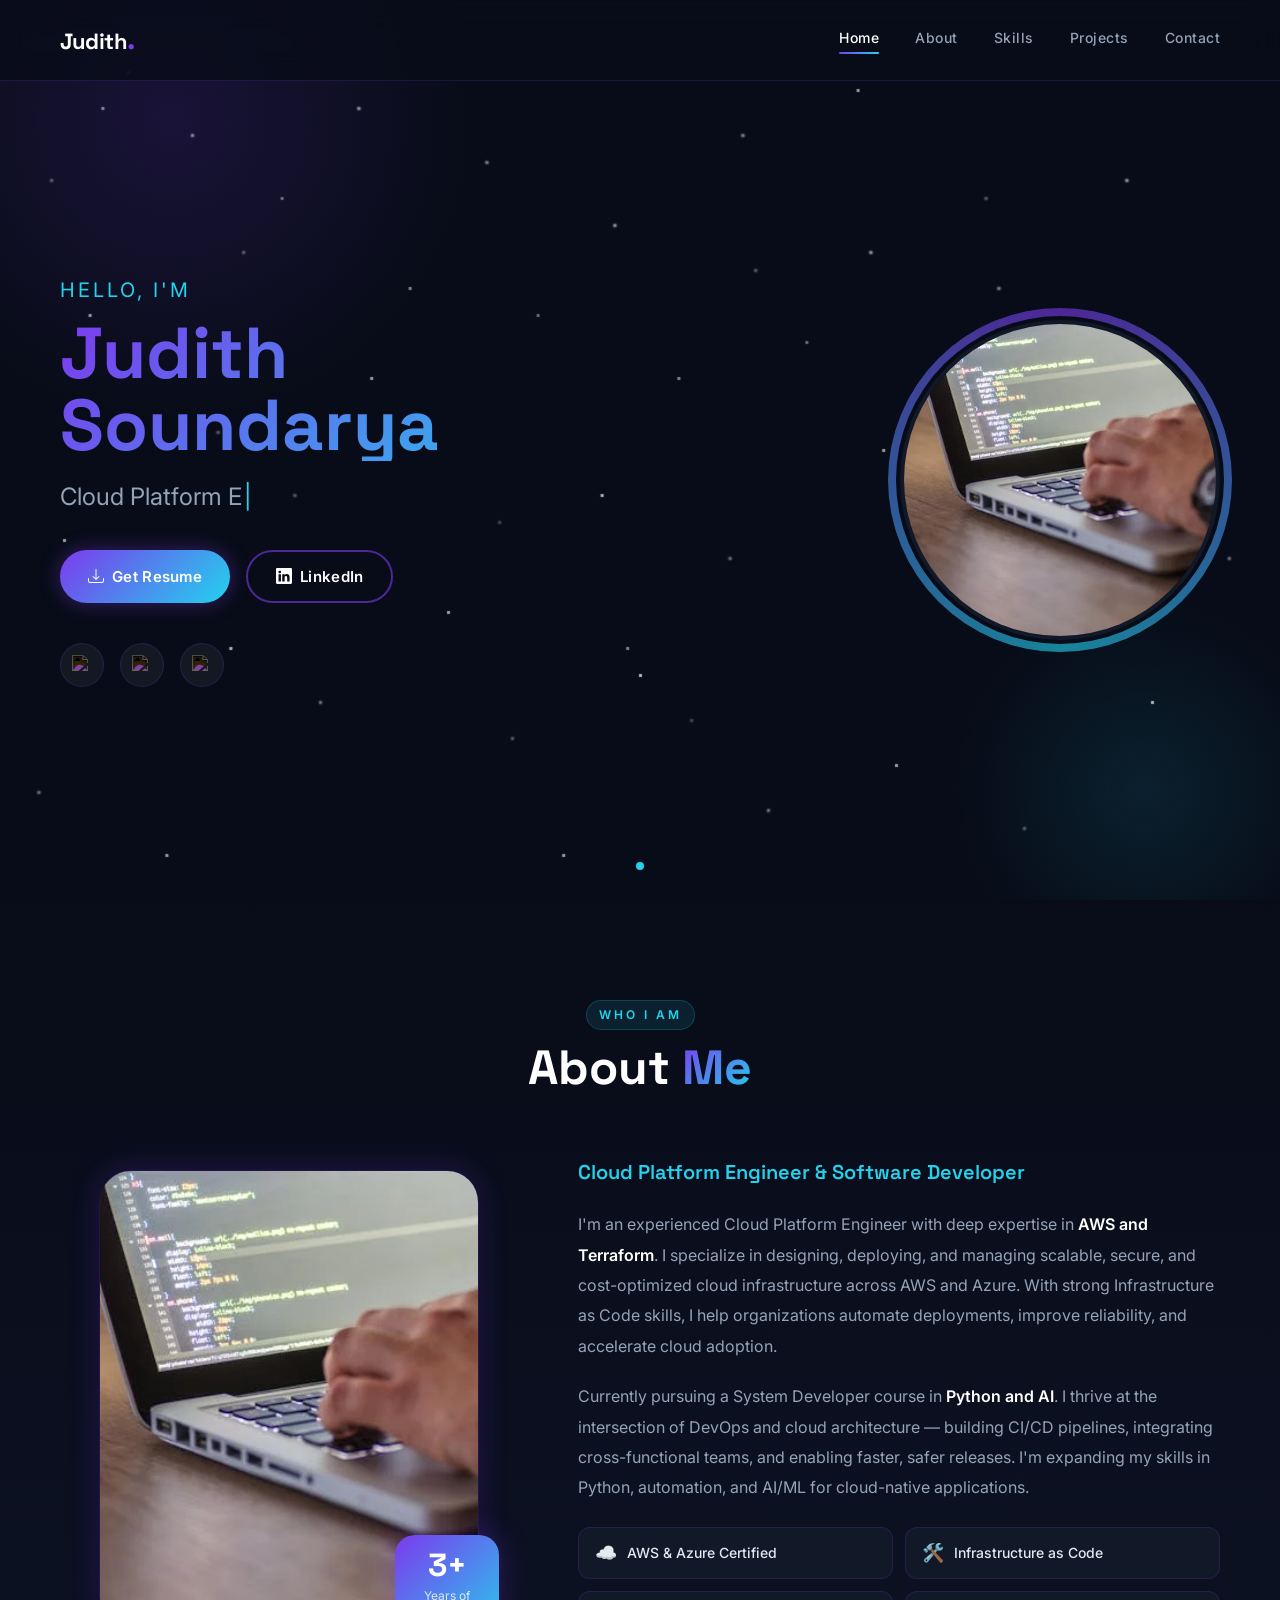
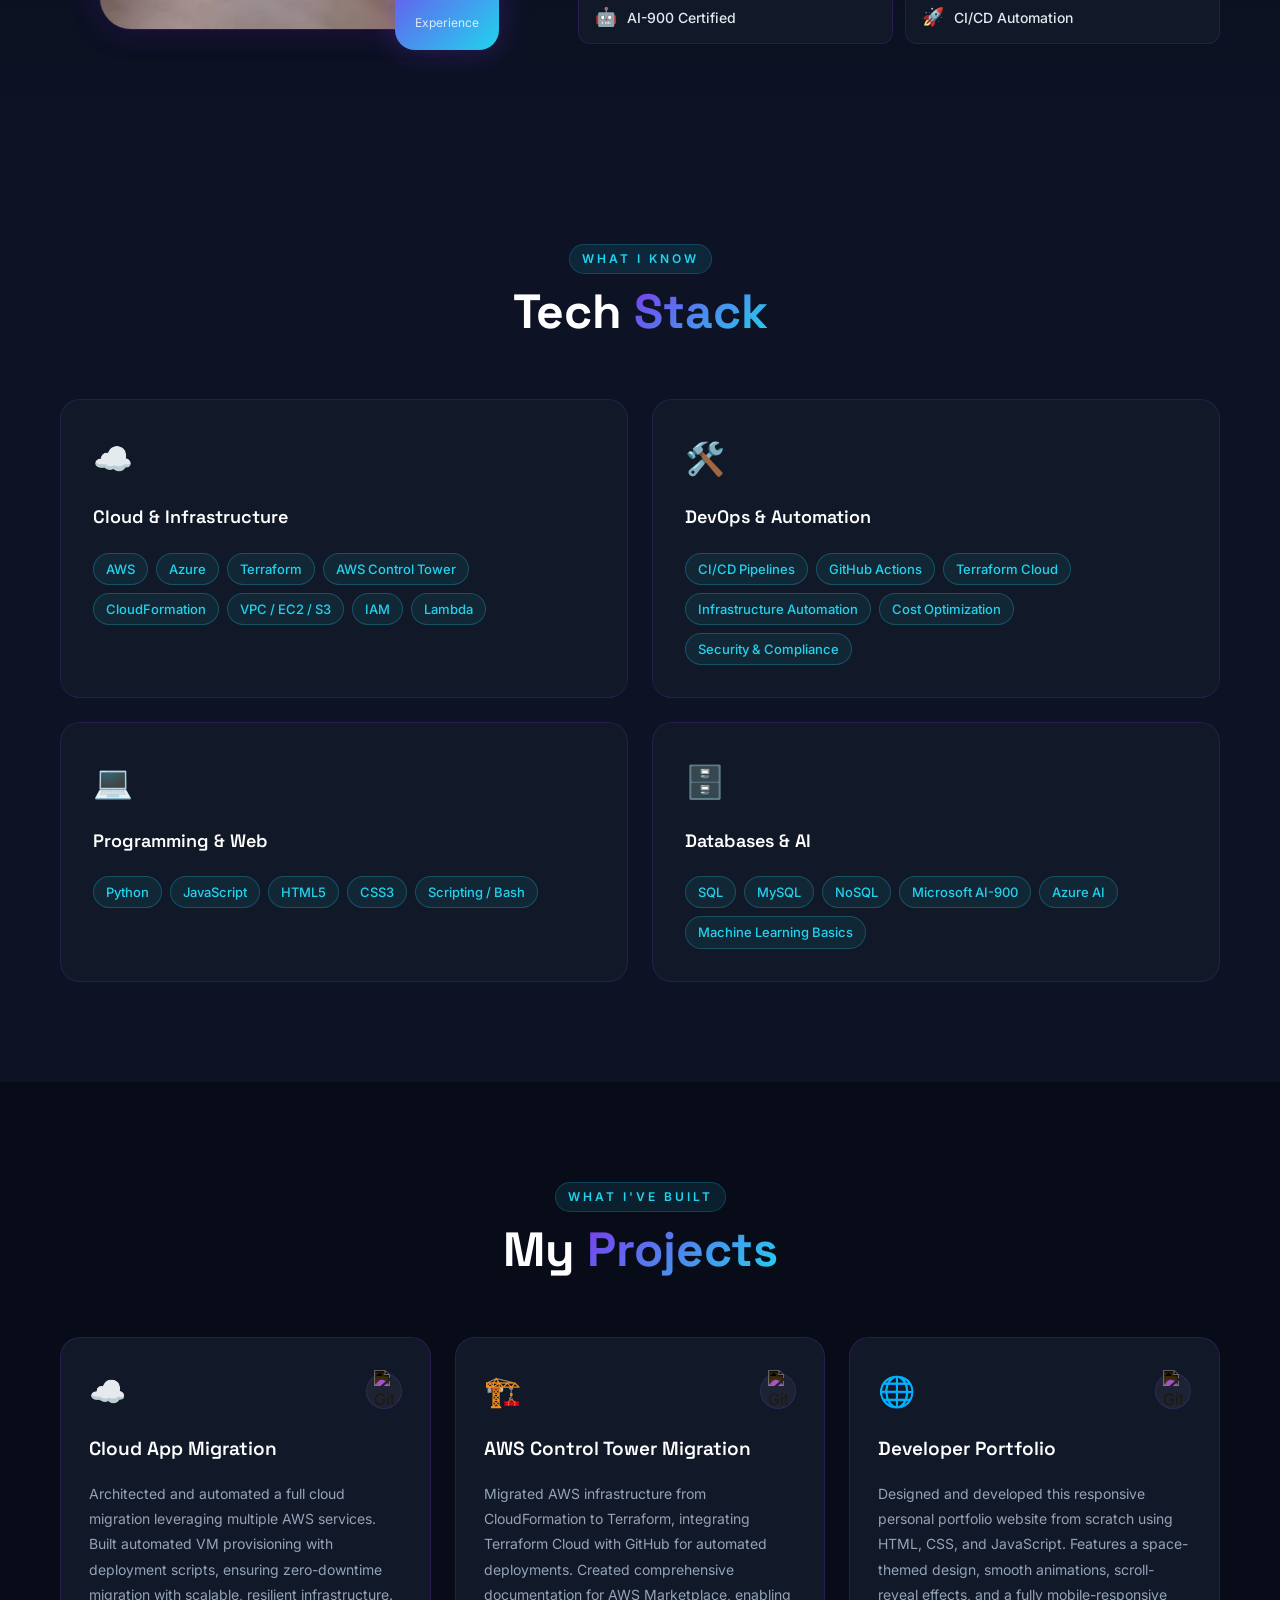
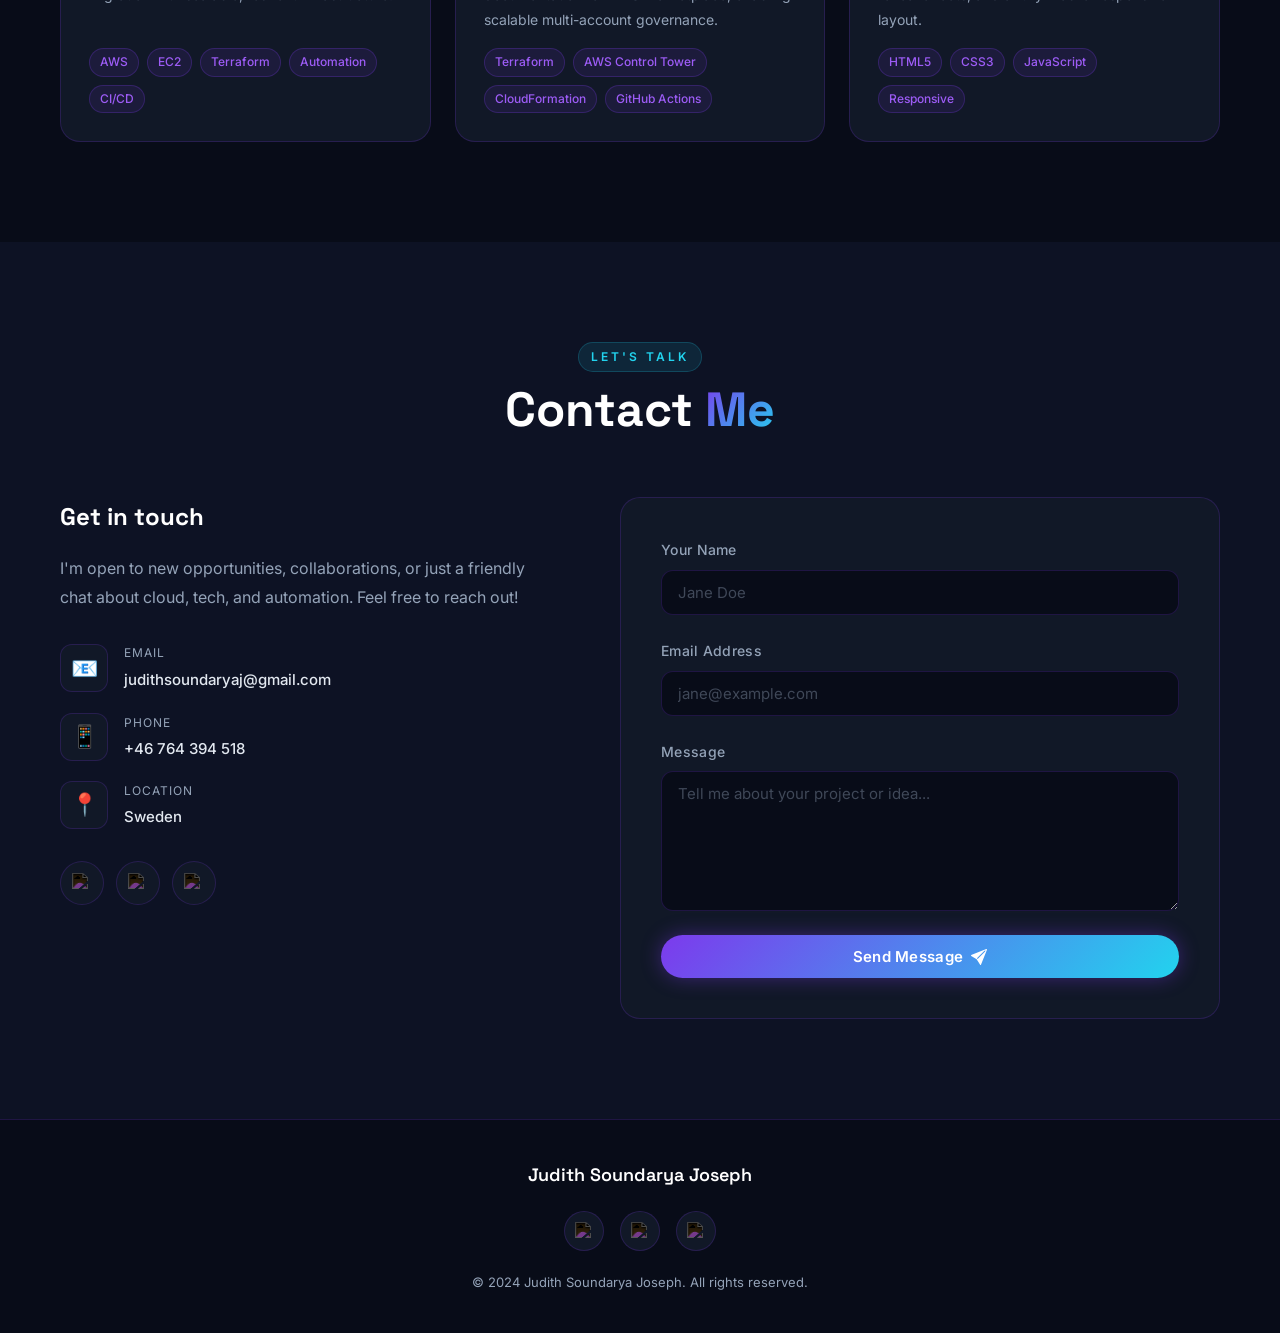
==== portfolio.html @ 8d65133e "Add files via upload" ====
<!DOCTYPE html>
<html lang="en">
<head>
    <meta charset="utf-8">
    <meta name="viewport" content="width=device-width, initial-scale=1">
    <meta name="description" content="Judith Soundarya Joseph — Cloud Platform Engineer specializing in AWS, Terraform, and DevOps. Portfolio showcasing cloud infrastructure, automation, and software engineering projects.">
    <meta property="og:title" content="Judith Soundarya Joseph | Cloud Platform Engineer">
    <meta property="og:description" content="Cloud Platform Engineer with 3+ years of experience in AWS, Terraform, and DevOps automation.">
    <meta property="og:type" content="website">
    <title>Judith Soundarya Joseph | Cloud Platform Engineer</title>
    <link rel="preconnect" href="https://fonts.googleapis.com">
    <link rel="preconnect" href="https://fonts.gstatic.com" crossorigin>
    <link href="https://fonts.googleapis.com/css2?family=Inter:wght@300;400;500;600;700;800&family=Space+Grotesk:wght@400;500;600;700&display=swap" rel="stylesheet">
    <link rel="stylesheet" href="portfolio.css">
    <link rel="stylesheet" href="responsive.css">
</head>

<body>

    <!-- ===== NAVBAR ===== -->
    <header class="header" id="header">
        <nav class="navbar" id="navbar">
            <div class="logo">
                <a href="#home" class="logo-link">
                    <span class="logo-text">Judith<span class="logo-accent">.</span></span>
                </a>
            </div>
            <div class="menu-list-text" id="menu-list-text">
                <a href="#home" class="nav-link active" id="nav-home">Home</a>
                <a href="#about" class="nav-link" id="nav-about">About</a>
                <a href="#skills" class="nav-link" id="nav-skills">Skills</a>
                <a href="#projects" class="nav-link" id="nav-projects">Projects</a>
                <a href="#contact" class="nav-link" id="nav-contact">Contact</a>
            </div>
            <button class="hamburger" id="hamburger" aria-label="Toggle menu" aria-expanded="false">
                <span class="ham-bar"></span>
                <span class="ham-bar"></span>
                <span class="ham-bar"></span>
            </button>
        </nav>
    </header>

    <!-- ===== HERO ===== -->
    <section id="home" class="hero">
        <div class="stars"></div>
        <div class="shooting-star"></div>
        <div class="shooting-star"></div>
        <div class="shooting-star"></div>
        <div class="shooting-star"></div>
        <div class="shooting-star"></div>
        <div class="hero-content">
            <p class="greet-heading reveal">Hello, I'm</p>
            <h1 class="my-heading reveal">Judith Soundarya</h1>
            <h2 class="sub-heading reveal">
                <span class="typed-text" id="typed-text"></span><span class="cursor">|</span>
            </h2>
            <div class="hero-buttons reveal">
                <a href="JudithSoundaryaJResume.docx" target="_blank" class="btn primary-btn" id="btn-resume">
                    <svg xmlns="http://www.w3.org/2000/svg" width="16" height="16" fill="currentColor" viewBox="0 0 16 16"><path d="M.5 9.9a.5.5 0 0 1 .5.5v2.5a1 1 0 0 0 1 1h12a1 1 0 0 0 1-1v-2.5a.5.5 0 0 1 1 0v2.5a2 2 0 0 1-2 2H2a2 2 0 0 1-2-2v-2.5a.5.5 0 0 1 .5-.5z"/><path d="M7.646 11.854a.5.5 0 0 0 .708 0l3-3a.5.5 0 0 0-.708-.708L8.5 10.293V1.5a.5.5 0 0 0-1 0v8.793L5.354 8.146a.5.5 0 1 0-.708.708l3 3z"/></svg>
                    Get Resume
                </a>
                <a href="https://www.linkedin.com/in/judith-soundarya-joseph-0592a0141" target="_blank" class="btn ghost-btn" id="btn-linkedin">
                    <svg xmlns="http://www.w3.org/2000/svg" width="16" height="16" fill="currentColor" viewBox="0 0 16 16"><path d="M0 1.146C0 .513.526 0 1.175 0h13.65C15.474 0 16 .513 16 1.146v13.708c0 .633-.526 1.146-1.175 1.146H1.175C.526 16 0 15.487 0 14.854V1.146zm4.943 12.248V6.169H2.542v7.225h2.401zm-1.2-8.212c.837 0 1.358-.554 1.358-1.248-.015-.709-.52-1.248-1.342-1.248-.822 0-1.359.54-1.359 1.248 0 .694.521 1.248 1.327 1.248h.016zm4.908 8.212V9.359c0-.216.016-.432.08-.586.173-.431.568-.878 1.232-.878.869 0 1.216.662 1.216 1.634v3.865h2.401V9.25c0-2.22-1.184-3.252-2.764-3.252-1.274 0-1.845.7-2.165 1.193v.025h-.016a5.54 5.54 0 0 1 .016-.025V6.169h-2.4c.03.678 0 7.225 0 7.225h2.4z"/></svg>
                    LinkedIn
                </a>
            </div>
            <div class="hero-social reveal">
                <a href="https://github.com/judith2702" target="_blank" class="social-link" aria-label="GitHub">
                    <img src="icons/github.svg" alt="GitHub" class="hero-social-icon">
                </a>
                <a href="https://www.instagram.com/judith_shajoe?utm_source=qr&igsh=MWVqMm1wNnYyNDZhdg==" target="_blank" class="social-link" aria-label="Instagram">
                    <img src="icons/instagram.svg" alt="Instagram" class="hero-social-icon">
                </a>
                <a href="https://www.linkedin.com/in/judith-soundarya-joseph-0592a0141" target="_blank" class="social-link" aria-label="LinkedIn">
                    <img src="icons/linkedin.svg" alt="LinkedIn" class="hero-social-icon">
                </a>
            </div>
        </div>
        <div class="hero-image-wrapper reveal">
            <div class="hero-image-ring"></div>
            <img src="myimage.png" alt="Judith Soundarya Joseph" class="hero-image">
        </div>
        <a href="#about" class="scroll-down" aria-label="Scroll down">
            <span class="scroll-dot"></span>
        </a>
    </section>

    <!-- ===== ABOUT ===== -->
    <section id="about" class="about">
        <div class="section-header reveal">
            <span class="section-tag">Who I am</span>
            <h2 class="section-title">About <span class="accent">Me</span></h2>
        </div>
        <div class="about-grid">
            <div class="about-image-col reveal">
                <div class="about-img-container">
                    <img src="myimage.png" alt="Judith Soundarya Joseph" class="about-img">
                    <div class="about-img-badge">
                        <span class="badge-number">3+</span>
                        <span class="badge-label">Years of<br>Experience</span>
                    </div>
                </div>
            </div>
            <div class="about-text-col reveal">
                <h3 class="about-subtitle">Cloud Platform Engineer &amp; Software Developer</h3>
                <p class="about-para">
                    I'm an experienced Cloud Platform Engineer with deep expertise in <strong>AWS and Terraform</strong>.
                    I specialize in designing, deploying, and managing scalable, secure, and cost-optimized cloud infrastructure
                    across AWS and Azure. With strong Infrastructure as Code skills, I help organizations automate deployments,
                    improve reliability, and accelerate cloud adoption.
                </p>
                <p class="about-para">
                    Currently pursuing a System Developer course in <strong>Python and AI</strong>.
                    I thrive at the intersection of DevOps and cloud architecture — building CI/CD pipelines,
                    integrating cross-functional teams, and enabling faster, safer releases. I'm expanding my skills
                    in Python, automation, and AI/ML for cloud-native applications.
                </p>
                <div class="about-highlights">
                    <div class="highlight-item">
                        <span class="highlight-icon">☁️</span>
                        <span>AWS &amp; Azure Certified</span>
                    </div>
                    <div class="highlight-item">
                        <span class="highlight-icon">🛠️</span>
                        <span>Infrastructure as Code</span>
                    </div>
                    <div class="highlight-item">
                        <span class="highlight-icon">🤖</span>
                        <span>AI-900 Certified</span>
                    </div>
                    <div class="highlight-item">
                        <span class="highlight-icon">🚀</span>
                        <span>CI/CD Automation</span>
                    </div>
                </div>
            </div>
        </div>
    </section>

    <!-- ===== SKILLS ===== -->
    <section id="skills" class="skills">
        <div class="section-header reveal">
            <span class="section-tag">What I know</span>
            <h2 class="section-title">Tech <span class="accent">Stack</span></h2>
        </div>
        <div class="skills-grid">

            <div class="skill-category reveal">
                <div class="skill-category-icon">☁️</div>
                <h3 class="skill-category-title">Cloud &amp; Infrastructure</h3>
                <div class="skill-badges">
                    <span class="skill-badge">AWS</span>
                    <span class="skill-badge">Azure</span>
                    <span class="skill-badge">Terraform</span>
                    <span class="skill-badge">AWS Control Tower</span>
                    <span class="skill-badge">CloudFormation</span>
                    <span class="skill-badge">VPC / EC2 / S3</span>
                    <span class="skill-badge">IAM</span>
                    <span class="skill-badge">Lambda</span>
                </div>
            </div>

            <div class="skill-category reveal">
                <div class="skill-category-icon">🛠️</div>
                <h3 class="skill-category-title">DevOps &amp; Automation</h3>
                <div class="skill-badges">
                    <span class="skill-badge">CI/CD Pipelines</span>
                    <span class="skill-badge">GitHub Actions</span>
                    <span class="skill-badge">Terraform Cloud</span>
                    <span class="skill-badge">Infrastructure Automation</span>
                    <span class="skill-badge">Cost Optimization</span>
                    <span class="skill-badge">Security &amp; Compliance</span>
                </div>
            </div>

            <div class="skill-category reveal">
                <div class="skill-category-icon">💻</div>
                <h3 class="skill-category-title">Programming &amp; Web</h3>
                <div class="skill-badges">
                    <span class="skill-badge">Python</span>
                    <span class="skill-badge">JavaScript</span>
                    <span class="skill-badge">HTML5</span>
                    <span class="skill-badge">CSS3</span>
                    <span class="skill-badge">Scripting / Bash</span>
                </div>
            </div>

            <div class="skill-category reveal">
                <div class="skill-category-icon">🗄️</div>
                <h3 class="skill-category-title">Databases &amp; AI</h3>
                <div class="skill-badges">
                    <span class="skill-badge">SQL</span>
                    <span class="skill-badge">MySQL</span>
                    <span class="skill-badge">NoSQL</span>
                    <span class="skill-badge">Microsoft AI-900</span>
                    <span class="skill-badge">Azure AI</span>
                    <span class="skill-badge">Machine Learning Basics</span>
                </div>
            </div>

        </div>
    </section>

    <!-- ===== PROJECTS ===== -->
    <section id="projects" class="projects">
        <div class="section-header reveal">
            <span class="section-tag">What I've built</span>
            <h2 class="section-title">My <span class="accent">Projects</span></h2>
        </div>
        <div class="projects-grid">

            <div class="project-card reveal">
                <div class="project-card-header">
                    <span class="project-icon">☁️</span>
                    <div class="project-links">
                        <a href="https://github.com/judith2702" target="_blank" class="project-link-icon" aria-label="View on GitHub">
                            <img src="icons/github.svg" alt="GitHub" style="width:20px;filter:invert(1)">
                        </a>
                    </div>
                </div>
                <h3 class="project-title">Cloud App Migration</h3>
                <p class="project-desc">
                    Architected and automated a full cloud migration leveraging multiple AWS services.
                    Built automated VM provisioning with deployment scripts, ensuring zero-downtime migration
                    with scalable, resilient infrastructure.
                </p>
                <div class="project-tags">
                    <span class="project-tag">AWS</span>
                    <span class="project-tag">EC2</span>
                    <span class="project-tag">Terraform</span>
                    <span class="project-tag">Automation</span>
                    <span class="project-tag">CI/CD</span>
                </div>
            </div>

            <div class="project-card reveal">
                <div class="project-card-header">
                    <span class="project-icon">🏗️</span>
                    <div class="project-links">
                        <a href="https://github.com/judith2702" target="_blank" class="project-link-icon" aria-label="View on GitHub">
                            <img src="icons/github.svg" alt="GitHub" style="width:20px;filter:invert(1)">
                        </a>
                    </div>
                </div>
                <h3 class="project-title">AWS Control Tower Migration</h3>
                <p class="project-desc">
                    Migrated AWS infrastructure from CloudFormation to Terraform, integrating Terraform Cloud
                    with GitHub for automated deployments. Created comprehensive documentation
                    for AWS Marketplace, enabling scalable multi-account governance.
                </p>
                <div class="project-tags">
                    <span class="project-tag">Terraform</span>
                    <span class="project-tag">AWS Control Tower</span>
                    <span class="project-tag">CloudFormation</span>
                    <span class="project-tag">GitHub Actions</span>
                </div>
            </div>

            <div class="project-card reveal">
                <div class="project-card-header">
                    <span class="project-icon">🌐</span>
                    <div class="project-links">
                        <a href="https://github.com/judith2702" target="_blank" class="project-link-icon" aria-label="View on GitHub">
                            <img src="icons/github.svg" alt="GitHub" style="width:20px;filter:invert(1)">
                        </a>
                    </div>
                </div>
                <h3 class="project-title">Developer Portfolio</h3>
                <p class="project-desc">
                    Designed and developed this responsive personal portfolio website from scratch using
                    HTML, CSS, and JavaScript. Features a space-themed design, smooth animations,
                    scroll-reveal effects, and a fully mobile-responsive layout.
                </p>
                <div class="project-tags">
                    <span class="project-tag">HTML5</span>
                    <span class="project-tag">CSS3</span>
                    <span class="project-tag">JavaScript</span>
                    <span class="project-tag">Responsive</span>
                </div>
            </div>

        </div>
    </section>

    <!-- ===== CONTACT ===== -->
    <section id="contact" class="contact">
        <div class="section-header reveal">
            <span class="section-tag">Let's talk</span>
            <h2 class="section-title">Contact <span class="accent">Me</span></h2>
        </div>
        <div class="contact-grid">
            <div class="contact-info reveal">
                <h3 class="contact-info-title">Get in touch</h3>
                <p class="contact-info-desc">
                    I'm open to new opportunities, collaborations, or just a friendly chat
                    about cloud, tech, and automation. Feel free to reach out!
                </p>
                <div class="contact-details-list">
                    <div class="contact-detail-item">
                        <div class="contact-detail-icon">📧</div>
                        <div>
                            <p class="contact-detail-label">Email</p>
                            <a href="mailto:judithsoundaryaj@gmail.com" class="contact-detail-value">judithsoundaryaj@gmail.com</a>
                        </div>
                    </div>
                    <div class="contact-detail-item">
                        <div class="contact-detail-icon">📱</div>
                        <div>
                            <p class="contact-detail-label">Phone</p>
                            <p class="contact-detail-value">+46 764 394 518</p>
                        </div>
                    </div>
                    <div class="contact-detail-item">
                        <div class="contact-detail-icon">📍</div>
                        <div>
                            <p class="contact-detail-label">Location</p>
                            <p class="contact-detail-value">Sweden</p>
                        </div>
                    </div>
                </div>
                <div class="contact-socials">
                    <a href="https://www.linkedin.com/in/judith-soundarya-joseph-0592a0141" target="_blank" class="contact-social-btn" aria-label="LinkedIn">
                        <img src="icons/linkedin.svg" alt="LinkedIn" class="social-icon-sm">
                    </a>
                    <a href="https://github.com/judith2702" target="_blank" class="contact-social-btn" aria-label="GitHub">
                        <img src="icons/github.svg" alt="GitHub" class="social-icon-sm">
                    </a>
                    <a href="https://www.instagram.com/judith_shajoe?utm_source=qr&igsh=MWVqMm1wNnYyNDZhdg==" target="_blank" class="contact-social-btn" aria-label="Instagram">
                        <img src="icons/instagram.svg" alt="Instagram" class="social-icon-sm">
                    </a>
                </div>
            </div>
            <div class="contact-form-wrapper reveal">
                <form class="contact-form" id="contact-form" action="https://formspree.io/f/xjudith" method="POST">
                    <div class="form-group">
                        <label for="contact-name" class="form-label">Your Name</label>
                        <input type="text" id="contact-name" name="name" class="form-input" placeholder="Jane Doe" required>
                    </div>
                    <div class="form-group">
                        <label for="contact-email" class="form-label">Email Address</label>
                        <input type="email" id="contact-email" name="email" class="form-input" placeholder="jane@example.com" required>
                    </div>
                    <div class="form-group">
                        <label for="contact-message" class="form-label">Message</label>
                        <textarea id="contact-message" name="message" class="form-input form-textarea" placeholder="Tell me about your project or idea..." rows="5" required></textarea>
                    </div>
                    <button type="submit" class="btn primary-btn form-submit-btn" id="btn-send">
                        <span id="btn-send-text">Send Message</span>
                        <svg xmlns="http://www.w3.org/2000/svg" width="16" height="16" fill="currentColor" viewBox="0 0 16 16"><path d="M15.964.686a.5.5 0 0 0-.65-.65L.767 5.855H.766l-.452.18a.5.5 0 0 0-.082.887l.41.26.001.002 4.995 3.178 3.178 4.995.002.002.26.41a.5.5 0 0 0 .886-.083l6-15Zm-1.833 1.89L6.637 10.07l-.215-.338a.5.5 0 0 0-.154-.154l-.338-.215 7.494-7.494 1.178-.471-.47 1.178Z"/></svg>
                    </button>
                    <p class="form-success" id="form-success">✅ Thank you! Your message has been sent.</p>
                </form>
            </div>
        </div>
    </section>

    <!-- ===== FOOTER ===== -->
    <footer class="footer">
        <div class="footer-content">
            <p class="footer-name">Judith Soundarya Joseph</p>
            <div class="footer-socials">
                <a href="https://www.instagram.com/judith_shajoe?utm_source=qr&igsh=MWVqMm1wNnYyNDZhdg==" target="_blank" class="footer-social-link" aria-label="Instagram">
                    <img src="icons/instagram.svg" alt="Instagram" class="footer-icon">
                </a>
                <a href="https://www.linkedin.com/in/judith-soundarya-joseph-0592a0141" target="_blank" class="footer-social-link" aria-label="LinkedIn">
                    <img src="icons/linkedin.svg" alt="LinkedIn" class="footer-icon">
                </a>
                <a href="https://github.com/judith2702" target="_blank" class="footer-social-link" aria-label="GitHub">
                    <img src="icons/github.svg" alt="GitHub" class="footer-icon">
                </a>
            </div>
            <p class="copyright">© 2024 Judith Soundarya Joseph. All rights reserved.</p>
        </div>
    </footer>

    <!-- Scroll to Top -->
    <button class="scroll-top-btn" id="scroll-top-btn" aria-label="Scroll to top">▲</button>

    <script src="script.js"></script>
</body>
</html>
---- portfolio.css ----
/* ============================================================
   CSS CUSTOM PROPERTIES — Design Tokens
   ============================================================ */
:root {
    --clr-bg:           #080c18;
    --clr-bg-2:         #0d1224;
    --clr-surface:      #111827;
    --clr-surface-2:    #1a2235;
    --clr-border:       rgba(124, 58, 237, 0.2);
    --clr-primary:      #7c3aed;
    --clr-primary-light:#9d5cf6;
    --clr-accent:       #22d3ee;
    --clr-accent-2:     #34d399;
    --clr-text:         #e2e8f0;
    --clr-text-muted:   #94a3b8;
    --clr-white:        #ffffff;
    --clr-gradient:     linear-gradient(135deg, #7c3aed, #22d3ee);

    --font-sans:        'Inter', sans-serif;
    --font-display:     'Space Grotesk', sans-serif;

    --radius-sm:        6px;
    --radius-md:        12px;
    --radius-lg:        20px;
    --radius-xl:        32px;
    --radius-full:      9999px;

    --shadow-glow:      0 0 30px rgba(124, 58, 237, 0.3);
    --shadow-card:      0 4px 24px rgba(0, 0, 0, 0.4);
    --shadow-accent:    0 0 20px rgba(34, 211, 238, 0.2);

    --transition:       all 0.3s ease;
    --transition-slow:  all 0.5s ease;
}

/* ============================================================
   RESET & BASE
   ============================================================ */
*, *::before, *::after {
    box-sizing: border-box;
    margin: 0;
    padding: 0;
}
html {
    font-size: 62.5%; /* 1rem = 10px */
    scroll-behavior: smooth;
}
body {
    font-family: var(--font-sans);
    font-size: 1.6rem;
    background-color: var(--clr-bg);
    color: var(--clr-text);
    line-height: 1.7;
    overflow-x: hidden;
}
a {
    text-decoration: none;
    color: inherit;
}
ul { list-style: none; }
img { max-width: 100%; display: block; }
button { font-family: inherit; }

/* ============================================================
   STARS BACKGROUND
   ============================================================ */
.stars {
    width: 1px;
    height: 1px;
    position: fixed;
    top: 0; left: 0;
    background: transparent;
    box-shadow:
        2vw 5vh 2px 1px rgba(255,255,255,0.7),
        10vw 8vh 1px 1px rgba(255,255,255,0.5),
        15vw 15vh 2px 1px rgba(255,255,255,0.6),
        22vw 22vh 1px 1px rgba(255,255,255,0.4),
        28vw 12vh 2px 1px rgba(255,255,255,0.7),
        32vw 32vh 1px 1px rgba(255,255,255,0.5),
        38vw 18vh 2px 1px rgba(255,255,255,0.6),
        42vw 35vh 1px 1px rgba(255,255,255,0.4),
        48vw 25vh 2px 1px rgba(255,255,255,0.7),
        53vw 42vh 1px 1px rgba(255,255,255,0.5),
        58vw 15vh 2px 1px rgba(255,255,255,0.6),
        63vw 38vh 1px 1px rgba(255,255,255,0.4),
        68vw 28vh 2px 1px rgba(255,255,255,0.7),
        73vw 45vh 1px 1px rgba(255,255,255,0.5),
        78vw 32vh 2px 1px rgba(255,255,255,0.6),
        83vw 48vh 1px 1px rgba(255,255,255,0.4),
        88vw 20vh 2px 1px rgba(255,255,255,0.7),
        93vw 52vh 1px 1px rgba(255,255,255,0.5),
        5vw 60vh 1px 1px rgba(255,255,255,0.6),
        12vw 65vh 2px 1px rgba(255,255,255,0.4),
        18vw 72vh 1px 1px rgba(255,255,255,0.7),
        25vw 78vh 2px 1px rgba(255,255,255,0.5),
        35vw 68vh 1px 1px rgba(255,255,255,0.6),
        40vw 82vh 2px 1px rgba(255,255,255,0.4),
        50vw 75vh 1px 1px rgba(255,255,255,0.7),
        60vw 90vh 2px 1px rgba(255,255,255,0.5),
        70vw 85vh 1px 1px rgba(255,255,255,0.6),
        80vw 92vh 2px 1px rgba(255,255,255,0.4),
        90vw 78vh 1px 1px rgba(255,255,255,0.7),
        96vw 62vh 2px 1px rgba(255,255,255,0.5),
        7vw 35vh 1px 1px rgba(255,255,255,0.6),
        17vw 48vh 2px 1px rgba(255,255,255,0.4),
        47vw 55vh 1px 1px rgba(255,255,255,0.7),
        57vw 62vh 2px 1px rgba(255,255,255,0.5),
        67vw 10vh 1px 1px rgba(255,255,255,0.6),
        77vw 22vh 2px 1px rgba(255,255,255,0.4),
        87vw 38vh 1px 1px rgba(255,255,255,0.7),
        3vw 88vh 2px 1px rgba(255,255,255,0.5),
        13vw 95vh 1px 1px rgba(255,255,255,0.6),
        23vw 55vh 2px 1px rgba(255,255,255,0.4);
    animation: twinkle 6s infinite ease-in-out alternate;
    pointer-events: none;
    z-index: 0;
}
.stars::after {
    content: '';
    position: absolute;
    width: 1px;
    height: 1px;
    background: transparent;
    box-shadow:
        8vw 12vh 1px 1px rgba(255,255,255,0.5),
        19vw 28vh 2px 1px rgba(255,255,255,0.4),
        29vw 42vh 1px 1px rgba(255,255,255,0.6),
        39vw 58vh 2px 1px rgba(255,255,255,0.3),
        49vw 72vh 1px 1px rgba(255,255,255,0.5),
        59vw 30vh 2px 1px rgba(255,255,255,0.4),
        69vw 50vh 1px 1px rgba(255,255,255,0.6),
        79vw 65vh 2px 1px rgba(255,255,255,0.3),
        89vw 45vh 1px 1px rgba(255,255,255,0.5),
        4vw 20vh 2px 1px rgba(255,255,255,0.4),
        44vw 95vh 1px 1px rgba(255,255,255,0.6),
        54vw 80vh 2px 1px rgba(255,255,255,0.3);
    animation: twinkle 9s infinite ease-in-out alternate reverse;
}
@keyframes twinkle {
    0%   { opacity: 0.4; }
    50%  { opacity: 1; }
    100% { opacity: 0.6; }
}

/* ============================================================
   SHOOTING STARS
   ============================================================ */
.shooting-star {
    position: fixed;
    width: 120px;
    height: 2px;
    background: linear-gradient(90deg, var(--clr-accent), transparent);
    border-radius: var(--radius-full);
    animation: shoot 4s infinite ease-in;
    pointer-events: none;
    z-index: 0;
}
.shooting-star:nth-child(2) { top: 10%; left: -120px; animation-delay: 0s; }
.shooting-star:nth-child(3) { top: 25%; left: -120px; animation-delay: 1.2s; }
.shooting-star:nth-child(4) { top: 45%; left: -120px; animation-delay: 2.4s; }
.shooting-star:nth-child(5) { top: 60%; left: -120px; animation-delay: 3.1s; }
.shooting-star:nth-child(6) { top: 80%; left: -120px; animation-delay: 0.6s; }
@keyframes shoot {
    0%   { transform: translateX(0) translateY(0) rotate(20deg); opacity: 1; }
    100% { transform: translateX(130vw) translateY(40vh) rotate(20deg); opacity: 0; }
}

/* ============================================================
   SCROLL REVEAL
   ============================================================ */
.reveal {
    opacity: 0;
    transform: translateY(30px);
    transition: opacity 0.7s ease, transform 0.7s ease;
}
.reveal.visible {
    opacity: 1;
    transform: translateY(0);
}
.reveal:nth-child(2) { transition-delay: 0.1s; }
.reveal:nth-child(3) { transition-delay: 0.2s; }
.reveal:nth-child(4) { transition-delay: 0.3s; }

/* ============================================================
   NAVBAR
   ============================================================ */
.header {
    position: fixed;
    top: 0; left: 0; right: 0;
    z-index: 1000;
}
.navbar {
    display: flex;
    align-items: center;
    justify-content: space-between;
    padding: 1.6rem 6rem;
    background: rgba(8, 12, 24, 0.75);
    backdrop-filter: blur(16px);
    -webkit-backdrop-filter: blur(16px);
    border-bottom: 1px solid var(--clr-border);
    transition: var(--transition);
}
.navbar.scrolled {
    padding: 1rem 6rem;
    background: rgba(8, 12, 24, 0.95);
    box-shadow: 0 4px 30px rgba(0,0,0,0.5);
}
.logo-link { display: flex; align-items: center; }
.logo-text {
    font-family: var(--font-display);
    font-size: 2.2rem;
    font-weight: 700;
    color: var(--clr-white);
    letter-spacing: -0.5px;
}
.logo-accent {
    color: var(--clr-primary);
    font-size: 2.8rem;
}
.menu-list-text {
    display: flex;
    align-items: center;
    gap: 3.6rem;
}
.nav-link {
    font-size: 1.4rem;
    font-weight: 500;
    color: var(--clr-text-muted);
    letter-spacing: 0.5px;
    position: relative;
    padding-bottom: 4px;
    transition: var(--transition);
}
.nav-link::after {
    content: '';
    position: absolute;
    bottom: 0; left: 0;
    width: 0; height: 2px;
    background: var(--clr-gradient);
    border-radius: var(--radius-full);
    transition: width 0.3s ease;
}
.nav-link:hover, .nav-link.active {
    color: var(--clr-white);
}
.nav-link:hover::after, .nav-link.active::after {
    width: 100%;
}

/* Hamburger */
.hamburger {
    display: none;
    flex-direction: column;
    gap: 5px;
    background: none;
    border: none;
    cursor: pointer;
    padding: 4px;
    z-index: 1100;
}
.ham-bar {
    display: block;
    width: 24px;
    height: 2px;
    background: var(--clr-text);
    border-radius: var(--radius-full);
    transition: var(--transition);
}
.hamburger.open .ham-bar:nth-child(1) { transform: translateY(7px) rotate(45deg); }
.hamburger.open .ham-bar:nth-child(2) { opacity: 0; transform: scaleX(0); }
.hamburger.open .ham-bar:nth-child(3) { transform: translateY(-7px) rotate(-45deg); }

/* ============================================================
   SECTION SHARED STYLES
   ============================================================ */
section {
    padding: 10rem 6rem;
    position: relative;
    z-index: 1;
}
.section-header {
    text-align: center;
    margin-bottom: 6rem;
}
.section-tag {
    display: inline-block;
    font-size: 1.2rem;
    font-weight: 600;
    text-transform: uppercase;
    letter-spacing: 3px;
    color: var(--clr-accent);
    margin-bottom: 1.2rem;
    background: rgba(34, 211, 238, 0.1);
    padding: 0.4rem 1.2rem;
    border-radius: var(--radius-full);
    border: 1px solid rgba(34, 211, 238, 0.2);
}
.section-title {
    font-family: var(--font-display);
    font-size: clamp(3rem, 5vw, 4.8rem);
    font-weight: 700;
    color: var(--clr-white);
    line-height: 1.1;
}
.accent {
    background: var(--clr-gradient);
    -webkit-background-clip: text;
    -webkit-text-fill-color: transparent;
    background-clip: text;
}

/* ============================================================
   BUTTONS
   ============================================================ */
.btn {
    display: inline-flex;
    align-items: center;
    gap: 0.8rem;
    padding: 1.2rem 2.8rem;
    border-radius: var(--radius-full);
    font-size: 1.5rem;
    font-weight: 600;
    cursor: pointer;
    transition: var(--transition);
    border: none;
    letter-spacing: 0.3px;
}
.primary-btn {
    background: var(--clr-gradient);
    color: var(--clr-white);
    box-shadow: 0 0 20px rgba(124, 58, 237, 0.4);
}
.primary-btn:hover {
    transform: translateY(-2px);
    box-shadow: 0 0 30px rgba(124, 58, 237, 0.6);
}
.ghost-btn {
    background: transparent;
    color: var(--clr-white);
    border: 2px solid rgba(124, 58, 237, 0.6);
}
.ghost-btn:hover {
    background: rgba(124, 58, 237, 0.15);
    border-color: var(--clr-primary);
    transform: translateY(-2px);
}

/* ============================================================
   HERO SECTION
   ============================================================ */
.hero {
    min-height: 100vh;
    display: flex;
    align-items: center;
    justify-content: space-between;
    gap: 4rem;
    padding: 12rem 6rem 6rem;
    position: relative;
    overflow: hidden;
}
.hero::before {
    content: '';
    position: absolute;
    top: -20%;
    left: -10%;
    width: 600px;
    height: 600px;
    background: radial-gradient(circle, rgba(124, 58, 237, 0.15) 0%, transparent 70%);
    border-radius: 50%;
    pointer-events: none;
}
.hero::after {
    content: '';
    position: absolute;
    bottom: -10%;
    right: -5%;
    width: 400px;
    height: 400px;
    background: radial-gradient(circle, rgba(34, 211, 238, 0.1) 0%, transparent 70%);
    border-radius: 50%;
    pointer-events: none;
}
.hero-content {
    flex: 1;
    max-width: 600px;
    z-index: 2;
}
.greet-heading {
    font-size: clamp(1.6rem, 2vw, 2rem);
    font-weight: 400;
    color: var(--clr-accent);
    letter-spacing: 3px;
    text-transform: uppercase;
    margin-bottom: 1rem;
    display: block;
}
.my-heading {
    font-family: var(--font-display);
    font-size: clamp(4rem, 7vw, 7.2rem);
    font-weight: 800;
    line-height: 1;
    color: var(--clr-white);
    background: var(--clr-gradient);
    -webkit-background-clip: text;
    -webkit-text-fill-color: transparent;
    background-clip: text;
    margin-bottom: 1.6rem;
}
.sub-heading {
    font-size: clamp(1.6rem, 2.5vw, 2.4rem);
    font-weight: 400;
    color: var(--clr-text-muted);
    margin-bottom: 3.2rem;
    min-height: 3.5rem;
}
.cursor {
    display: inline-block;
    color: var(--clr-accent);
    animation: blink 1s step-end infinite;
    margin-left: 2px;
}
@keyframes blink {
    0%, 100% { opacity: 1; }
    50%       { opacity: 0; }
}
.hero-buttons {
    display: flex;
    flex-wrap: wrap;
    gap: 1.6rem;
    margin-bottom: 4rem;
}
.hero-social {
    display: flex;
    align-items: center;
    gap: 1.6rem;
}
.social-link {
    display: flex;
    align-items: center;
    justify-content: center;
    width: 44px; height: 44px;
    border-radius: 50%;
    background: rgba(255,255,255,0.05);
    border: 1px solid var(--clr-border);
    transition: var(--transition);
}
.social-link:hover {
    background: rgba(124, 58, 237, 0.2);
    border-color: var(--clr-primary);
    transform: translateY(-3px);
    box-shadow: var(--shadow-glow);
}
.hero-social-icon {
    width: 20px;
    height: 20px;
    filter: invert(1) brightness(0.8);
}
.social-link:hover .hero-social-icon {
    filter: invert(1) brightness(1);
}

/* Hero Image */
.hero-image-wrapper {
    position: relative;
    flex-shrink: 0;
    z-index: 2;
}
.hero-image-ring {
    position: absolute;
    inset: -12px;
    border-radius: 50%;
    background: conic-gradient(from 0deg, var(--clr-primary), var(--clr-accent), var(--clr-primary));
    animation: spin 8s linear infinite;
    opacity: 0.6;
}
.hero-image-ring::before {
    content: '';
    position: absolute;
    inset: 8px;
    border-radius: 50%;
    background: var(--clr-bg);
}
.hero-image {
    width: 320px;
    height: 320px;
    border-radius: 50%;
    object-fit: cover;
    position: relative;
    z-index: 1;
    border: 4px solid var(--clr-surface);
}
@keyframes spin {
    to { transform: rotate(360deg); }
}

/* Scroll indicator */
.scroll-down {
    position: absolute;
    bottom: 3rem;
    left: 50%;
    transform: translateX(-50%);
    display: flex;
    flex-direction: column;
    align-items: center;
    z-index: 2;
}
.scroll-dot {
    width: 8px; height: 8px;
    border-radius: 50%;
    background: var(--clr-accent);
    animation: bounce 2s infinite;
}
@keyframes bounce {
    0%, 100% { transform: translateY(0); opacity: 1; }
    50%       { transform: translateY(10px); opacity: 0.4; }
}

/* ============================================================
   ABOUT SECTION
   ============================================================ */
.about {
    background: linear-gradient(to bottom, var(--clr-bg), var(--clr-bg-2));
}
.about-grid {
    display: grid;
    grid-template-columns: 1fr 1.4fr;
    gap: 6rem;
    align-items: center;
}
.about-img-container {
    position: relative;
    width: fit-content;
    margin: 0 auto;
}
.about-img {
    width: 380px;
    height: 460px;
    object-fit: cover;
    border-radius: var(--radius-xl);
    box-shadow: var(--shadow-card), var(--shadow-glow);
    border: 1px solid var(--clr-border);
}
.about-img-badge {
    position: absolute;
    bottom: -20px;
    right: -20px;
    background: var(--clr-gradient);
    border-radius: var(--radius-lg);
    padding: 1.4rem 2rem;
    text-align: center;
    box-shadow: var(--shadow-glow);
}
.badge-number {
    display: block;
    font-family: var(--font-display);
    font-size: 3.2rem;
    font-weight: 800;
    color: var(--clr-white);
    line-height: 1;
}
.badge-label {
    font-size: 1.2rem;
    color: rgba(255,255,255,0.8);
    line-height: 1.4;
}
.about-subtitle {
    font-family: var(--font-display);
    font-size: 2rem;
    font-weight: 600;
    color: var(--clr-accent);
    margin-bottom: 2rem;
}
.about-para {
    font-size: 1.6rem;
    color: var(--clr-text-muted);
    line-height: 1.9;
    margin-bottom: 2rem;
}
.about-para strong {
    color: var(--clr-white);
    font-weight: 600;
}
.about-highlights {
    display: grid;
    grid-template-columns: 1fr 1fr;
    gap: 1.2rem;
    margin-top: 2.4rem;
}
.highlight-item {
    display: flex;
    align-items: center;
    gap: 1rem;
    font-size: 1.4rem;
    font-weight: 500;
    color: var(--clr-text);
    background: var(--clr-surface);
    padding: 1rem 1.6rem;
    border-radius: var(--radius-md);
    border: 1px solid var(--clr-border);
    transition: var(--transition);
}
.highlight-item:hover {
    border-color: var(--clr-primary);
    box-shadow: 0 0 15px rgba(124, 58, 237, 0.2);
    transform: translateY(-2px);
}
.highlight-icon { font-size: 1.8rem; }

/* ============================================================
   SKILLS SECTION
   ============================================================ */
.skills {
    background: var(--clr-bg-2);
}
.skills-grid {
    display: grid;
    grid-template-columns: repeat(2, 1fr);
    gap: 2.4rem;
}
.skill-category {
    background: var(--clr-surface);
    border: 1px solid var(--clr-border);
    border-radius: var(--radius-lg);
    padding: 3.2rem;
    transition: var(--transition);
}
.skill-category:hover {
    border-color: var(--clr-primary);
    box-shadow: var(--shadow-glow);
    transform: translateY(-4px);
}
.skill-category-icon {
    font-size: 3.2rem;
    margin-bottom: 1.6rem;
}
.skill-category-title {
    font-family: var(--font-display);
    font-size: 1.8rem;
    font-weight: 600;
    color: var(--clr-white);
    margin-bottom: 2rem;
}
.skill-badges {
    display: flex;
    flex-wrap: wrap;
    gap: 0.8rem;
}
.skill-badge {
    display: inline-block;
    font-size: 1.3rem;
    font-weight: 500;
    color: var(--clr-accent);
    background: rgba(34, 211, 238, 0.08);
    border: 1px solid rgba(34, 211, 238, 0.25);
    border-radius: var(--radius-full);
    padding: 0.4rem 1.2rem;
    transition: var(--transition);
    cursor: default;
}
.skill-badge:hover {
    background: rgba(34, 211, 238, 0.18);
    border-color: var(--clr-accent);
    transform: scale(1.05);
}

/* ============================================================
   PROJECTS SECTION
   ============================================================ */
.projects {
    background: var(--clr-bg);
}
.projects-grid {
    display: grid;
    grid-template-columns: repeat(3, 1fr);
    gap: 2.4rem;
}
.project-card {
    background: var(--clr-surface);
    border: 1px solid var(--clr-border);
    border-radius: var(--radius-lg);
    padding: 2.8rem;
    display: flex;
    flex-direction: column;
    gap: 1.6rem;
    transition: var(--transition-slow);
    position: relative;
    overflow: hidden;
}
.project-card::before {
    content: '';
    position: absolute;
    top: 0; left: 0; right: 0;
    height: 3px;
    background: var(--clr-gradient);
    transform: scaleX(0);
    transform-origin: left;
    transition: transform 0.4s ease;
}
.project-card:hover {
    border-color: rgba(124, 58, 237, 0.5);
    box-shadow: var(--shadow-glow), var(--shadow-card);
    transform: translateY(-8px);
}
.project-card:hover::before {
    transform: scaleX(1);
}
.project-card-header {
    display: flex;
    justify-content: space-between;
    align-items: center;
}
.project-icon { font-size: 3rem; }
.project-links {
    display: flex;
    gap: 0.8rem;
}
.project-link-icon {
    display: flex;
    align-items: center;
    justify-content: center;
    width: 36px; height: 36px;
    border-radius: 50%;
    background: rgba(255,255,255,0.05);
    border: 1px solid var(--clr-border);
    transition: var(--transition);
}
.project-link-icon:hover {
    background: rgba(124, 58, 237, 0.2);
    border-color: var(--clr-primary);
    transform: scale(1.1);
}
.project-title {
    font-family: var(--font-display);
    font-size: 1.9rem;
    font-weight: 600;
    color: var(--clr-white);
}
.project-desc {
    font-size: 1.4rem;
    color: var(--clr-text-muted);
    line-height: 1.8;
    flex-grow: 1;
}
.project-tags {
    display: flex;
    flex-wrap: wrap;
    gap: 0.8rem;
    margin-top: auto;
}
.project-tag {
    font-size: 1.2rem;
    font-weight: 500;
    color: var(--clr-primary-light);
    background: rgba(124, 58, 237, 0.1);
    border: 1px solid rgba(124, 58, 237, 0.25);
    border-radius: var(--radius-full);
    padding: 0.3rem 1rem;
}

/* ============================================================
   CONTACT SECTION
   ============================================================ */
.contact {
    background: var(--clr-bg-2);
}
.contact-grid {
    display: grid;
    grid-template-columns: 1fr 1.2fr;
    gap: 6rem;
    align-items: start;
}
.contact-info-title {
    font-family: var(--font-display);
    font-size: 2.4rem;
    font-weight: 700;
    color: var(--clr-white);
    margin-bottom: 1.6rem;
}
.contact-info-desc {
    font-size: 1.6rem;
    color: var(--clr-text-muted);
    line-height: 1.8;
    margin-bottom: 3.2rem;
}
.contact-details-list {
    display: flex;
    flex-direction: column;
    gap: 2rem;
    margin-bottom: 3.2rem;
}
.contact-detail-item {
    display: flex;
    align-items: center;
    gap: 1.6rem;
}
.contact-detail-icon {
    font-size: 2.2rem;
    width: 48px; height: 48px;
    display: flex;
    align-items: center;
    justify-content: center;
    background: var(--clr-surface);
    border-radius: var(--radius-md);
    border: 1px solid var(--clr-border);
    flex-shrink: 0;
}
.contact-detail-label {
    font-size: 1.2rem;
    text-transform: uppercase;
    letter-spacing: 1px;
    color: var(--clr-text-muted);
    margin-bottom: 0.2rem;
}
.contact-detail-value {
    font-size: 1.5rem;
    font-weight: 500;
    color: var(--clr-text);
    transition: var(--transition);
}
a.contact-detail-value:hover { color: var(--clr-accent); }
.contact-socials {
    display: flex;
    gap: 1.2rem;
}
.contact-social-btn {
    display: flex;
    align-items: center;
    justify-content: center;
    width: 44px; height: 44px;
    border-radius: 50%;
    background: var(--clr-surface);
    border: 1px solid var(--clr-border);
    transition: var(--transition);
}
.contact-social-btn:hover {
    background: rgba(124, 58, 237, 0.2);
    border-color: var(--clr-primary);
    box-shadow: var(--shadow-glow);
    transform: translateY(-3px);
}
.social-icon-sm {
    width: 20px; height: 20px;
    filter: invert(1) brightness(0.7);
}
.contact-social-btn:hover .social-icon-sm {
    filter: invert(1) brightness(1);
}

/* Contact Form */
.contact-form-wrapper {
    background: var(--clr-surface);
    border: 1px solid var(--clr-border);
    border-radius: var(--radius-lg);
    padding: 4rem;
}
.contact-form {
    display: flex;
    flex-direction: column;
    gap: 2.4rem;
}
.form-group {
    display: flex;
    flex-direction: column;
    gap: 0.8rem;
}
.form-label {
    font-size: 1.4rem;
    font-weight: 500;
    color: var(--clr-text-muted);
    letter-spacing: 0.3px;
}
.form-input {
    width: 100%;
    padding: 1.2rem 1.6rem;
    background: var(--clr-bg);
    border: 1px solid var(--clr-border);
    border-radius: var(--radius-md);
    font-size: 1.5rem;
    font-family: inherit;
    color: var(--clr-text);
    transition: var(--transition);
    outline: none;
}
.form-input::placeholder { color: rgba(148, 163, 184, 0.4); }
.form-input:focus {
    border-color: var(--clr-primary);
    box-shadow: 0 0 0 3px rgba(124, 58, 237, 0.15);
}
.form-textarea {
    resize: vertical;
    min-height: 140px;
}
.form-submit-btn {
    width: 100%;
    justify-content: center;
}
.form-success {
    display: none;
    text-align: center;
    font-size: 1.5rem;
    color: var(--clr-accent-2);
    padding: 1rem;
    border-radius: var(--radius-md);
    background: rgba(52, 211, 153, 0.1);
    border: 1px solid rgba(52, 211, 153, 0.3);
}
.form-success.show { display: block; }

/* ============================================================
   FOOTER
   ============================================================ */
.footer {
    background: var(--clr-bg);
    border-top: 1px solid var(--clr-border);
    padding: 4rem 6rem;
    position: relative;
    z-index: 1;
}
.footer-content {
    display: flex;
    flex-direction: column;
    align-items: center;
    gap: 2rem;
}
.footer-name {
    font-family: var(--font-display);
    font-size: 1.8rem;
    font-weight: 600;
    color: var(--clr-white);
}
.footer-socials {
    display: flex;
    gap: 1.6rem;
}
.footer-social-link {
    display: flex;
    align-items: center;
    justify-content: center;
    width: 40px; height: 40px;
    border-radius: 50%;
    background: var(--clr-surface);
    border: 1px solid var(--clr-border);
    transition: var(--transition);
}
.footer-social-link:hover {
    background: rgba(124, 58, 237, 0.2);
    border-color: var(--clr-primary);
    transform: translateY(-2px);
}
.footer-icon {
    width: 18px; height: 18px;
    filter: invert(1) brightness(0.7);
}
.footer-social-link:hover .footer-icon {
    filter: invert(1) brightness(1);
}
.copyright {
    font-size: 1.3rem;
    color: var(--clr-text-muted);
}

/* ============================================================
   SCROLL TO TOP BUTTON
   ============================================================ */
.scroll-top-btn {
    position: fixed;
    bottom: 3rem;
    right: 3rem;
    width: 48px; height: 48px;
    border-radius: 50%;
    background: var(--clr-gradient);
    color: white;
    border: none;
    font-size: 1.6rem;
    cursor: pointer;
    display: flex;
    align-items: center;
    justify-content: center;
    box-shadow: 0 0 20px rgba(124, 58, 237, 0.5);
    opacity: 0;
    visibility: hidden;
    transform: translateY(20px);
    transition: var(--transition);
    z-index: 999;
}
.scroll-top-btn.visible {
    opacity: 1;
    visibility: visible;
    transform: translateY(0);
}
.scroll-top-btn:hover {
    box-shadow: 0 0 30px rgba(124, 58, 237, 0.7);
    transform: translateY(-3px);
}
---- responsive.css ----
/* ============================================================
   RESPONSIVE CSS — Mobile-First Breakpoints
   ============================================================ */

/* ============================================================
   TABLET — max 1024px
   ============================================================ */
@media screen and (max-width: 1024px) {

    section {
        padding: 8rem 4rem;
    }

    /* Navbar */
    .navbar { padding: 1.6rem 4rem; }
    .navbar.scrolled { padding: 1rem 4rem; }

    /* Hero */
    .hero {
        padding: 10rem 4rem 6rem;
        gap: 3rem;
    }
    .hero-image { width: 260px; height: 260px; }
    .hero-image-ring { inset: -10px; }

    /* Skills */
    .skills-grid {
        grid-template-columns: repeat(2, 1fr);
        gap: 2rem;
    }

    /* Projects */
    .projects-grid {
        grid-template-columns: repeat(2, 1fr);
    }

    /* About */
    .about-grid {
        grid-template-columns: 1fr 1.2fr;
        gap: 4rem;
    }
    .about-img {
        width: 300px;
        height: 380px;
    }

    /* Contact */
    .contact-grid {
        grid-template-columns: 1fr;
        gap: 4rem;
    }
}

/* ============================================================
   SMALL TABLET / LARGE MOBILE — max 768px
   ============================================================ */
@media screen and (max-width: 768px) {

    html { font-size: 58%; }

    section {
        padding: 7rem 2.4rem;
    }

    /* Navbar */
    .navbar {
        padding: 1.4rem 2.4rem;
    }
    .navbar.scrolled {
        padding: 1rem 2.4rem;
    }

    /* Hamburger — show */
    .hamburger { display: flex; }

    /* Nav menu — slide-down mobile version */
    .menu-list-text {
        position: fixed;
        top: 0; left: 0; right: 0;
        height: 100vh;
        flex-direction: column;
        justify-content: center;
        align-items: center;
        gap: 3.6rem;
        background: rgba(8, 12, 24, 0.97);
        backdrop-filter: blur(20px);
        -webkit-backdrop-filter: blur(20px);
        opacity: 0;
        pointer-events: none;
        transform: translateX(100%);
        transition: all 0.4s ease;
        z-index: 1050;
    }
    .menu-list-text.open {
        opacity: 1;
        pointer-events: all;
        transform: translateX(0);
    }
    .nav-link {
        font-size: 2.4rem;
        font-weight: 600;
    }
    .nav-link::after {
        height: 3px;
    }

    /* Hero — stacked */
    .hero {
        flex-direction: column-reverse;
        justify-content: center;
        text-align: center;
        padding: 10rem 2.4rem 6rem;
        gap: 4rem;
    }
    .hero-buttons {
        justify-content: center;
    }
    .hero-social {
        justify-content: center;
    }
    .hero-image {
        width: 220px;
        height: 220px;
    }
    .hero-image-ring { inset: -8px; }

    /* About — stacked */
    .about-grid {
        grid-template-columns: 1fr;
        gap: 4rem;
    }
    .about-img-container {
        max-width: 320px;
    }
    .about-img {
        width: 100%;
        height: 360px;
    }
    .about-img-badge {
        bottom: -16px;
        right: -10px;
    }
    .about-highlights {
        grid-template-columns: 1fr 1fr;
    }

    /* Skills — single column */
    .skills-grid {
        grid-template-columns: 1fr;
    }

    /* Projects — single column */
    .projects-grid {
        grid-template-columns: 1fr;
    }

    /* Contact form */
    .contact-form-wrapper {
        padding: 2.4rem;
    }

    /* Footer */
    .footer {
        padding: 3rem 2.4rem;
    }
}

/* ============================================================
   MOBILE — max 480px
   ============================================================ */
@media screen and (max-width: 480px) {

    html { font-size: 55%; }

    section { padding: 6rem 1.6rem; }

    .navbar { padding: 1.2rem 1.6rem; }

    .hero {
        padding: 9rem 1.6rem 4rem;
    }
    .hero-image {
        width: 180px;
        height: 180px;
    }

    .hero-buttons {
        flex-direction: column;
        align-items: center;
        width: 100%;
    }
    .btn {
        width: 100%;
        justify-content: center;
    }

    .about-highlights {
        grid-template-columns: 1fr;
    }

    .about-img {
        height: 300px;
    }

    .contact-grid {
        gap: 3rem;
    }

    .contact-form-wrapper {
        padding: 2rem 1.6rem;
    }

    .scroll-top-btn {
        bottom: 2rem;
        right: 2rem;
        width: 42px;
        height: 42px;
    }

    .footer { padding: 2.4rem 1.6rem; }
}

/* ============================================================
   EXTRA SMALL — max 360px
   ============================================================ */
@media screen and (max-width: 360px) {

    html { font-size: 50%; }

    .skill-category { padding: 2rem; }
    .project-card { padding: 2rem; }
    .contact-form-wrapper { padding: 1.6rem; }
}
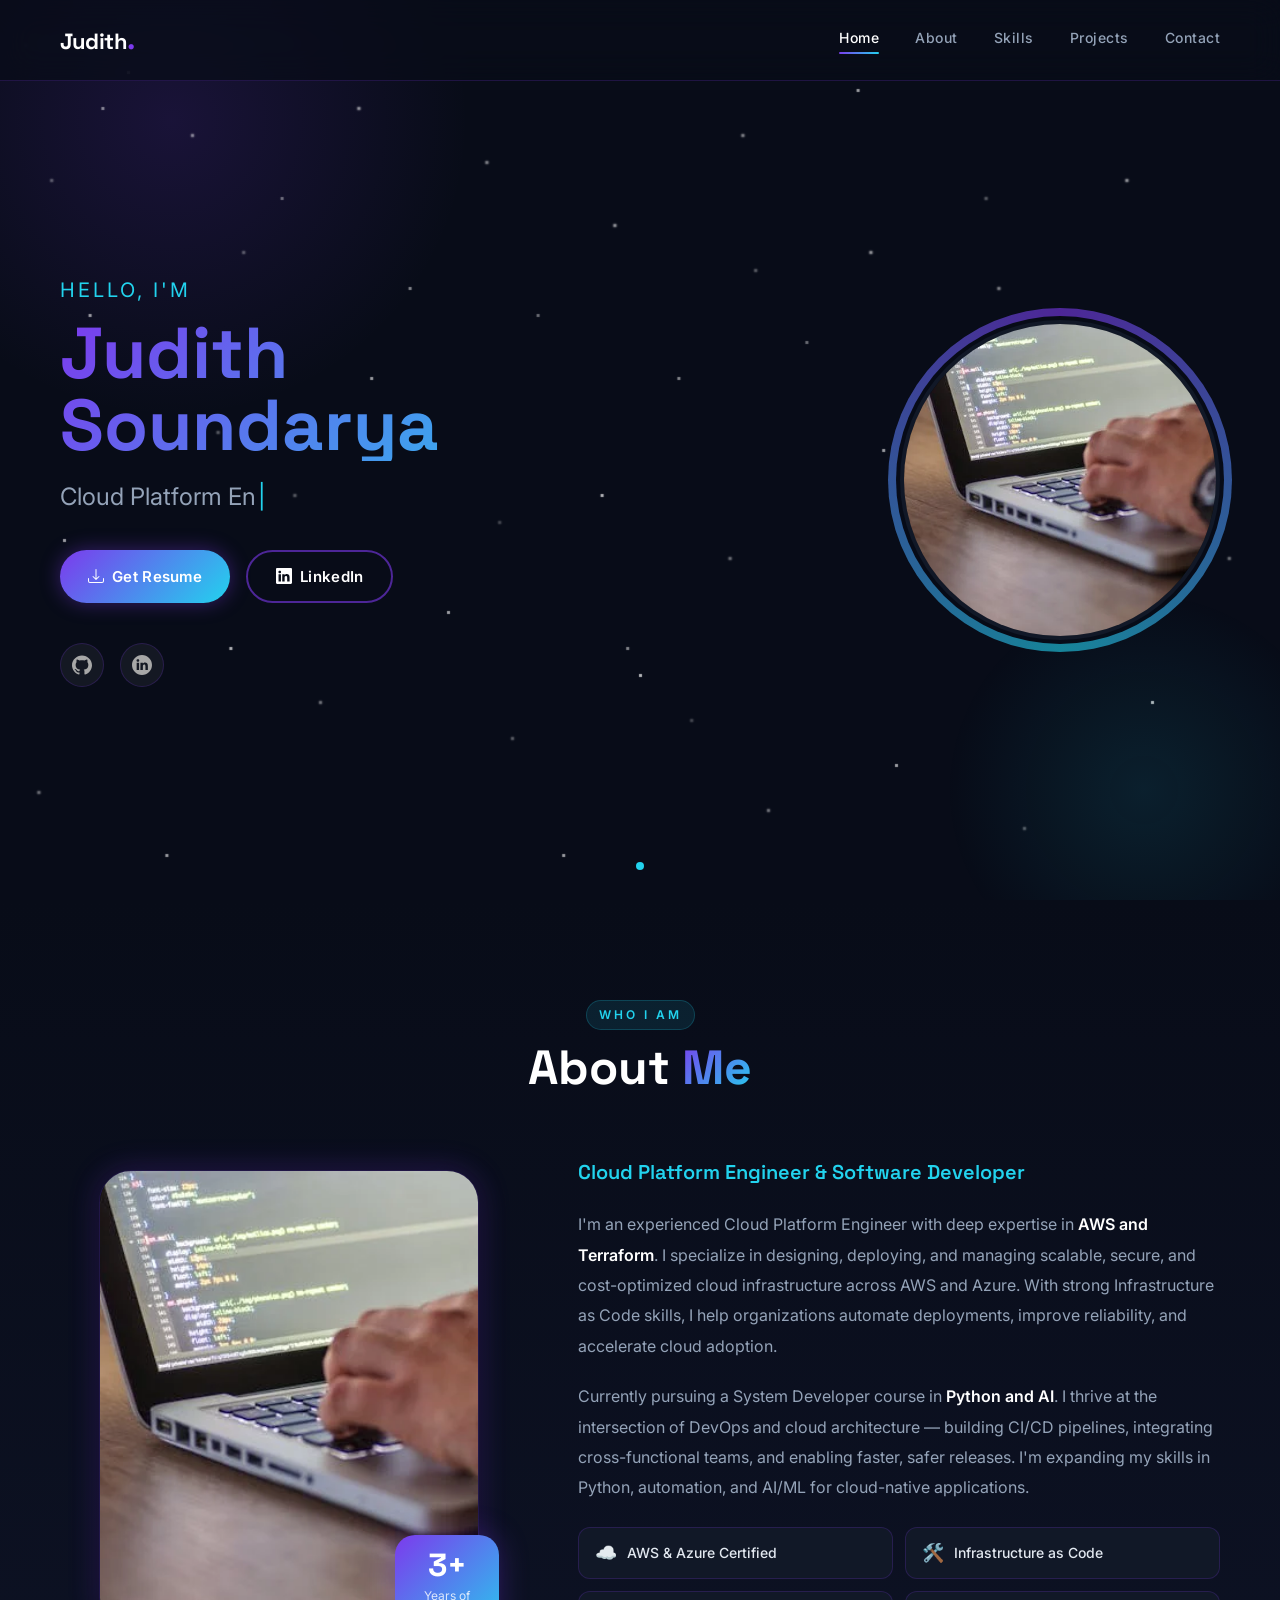
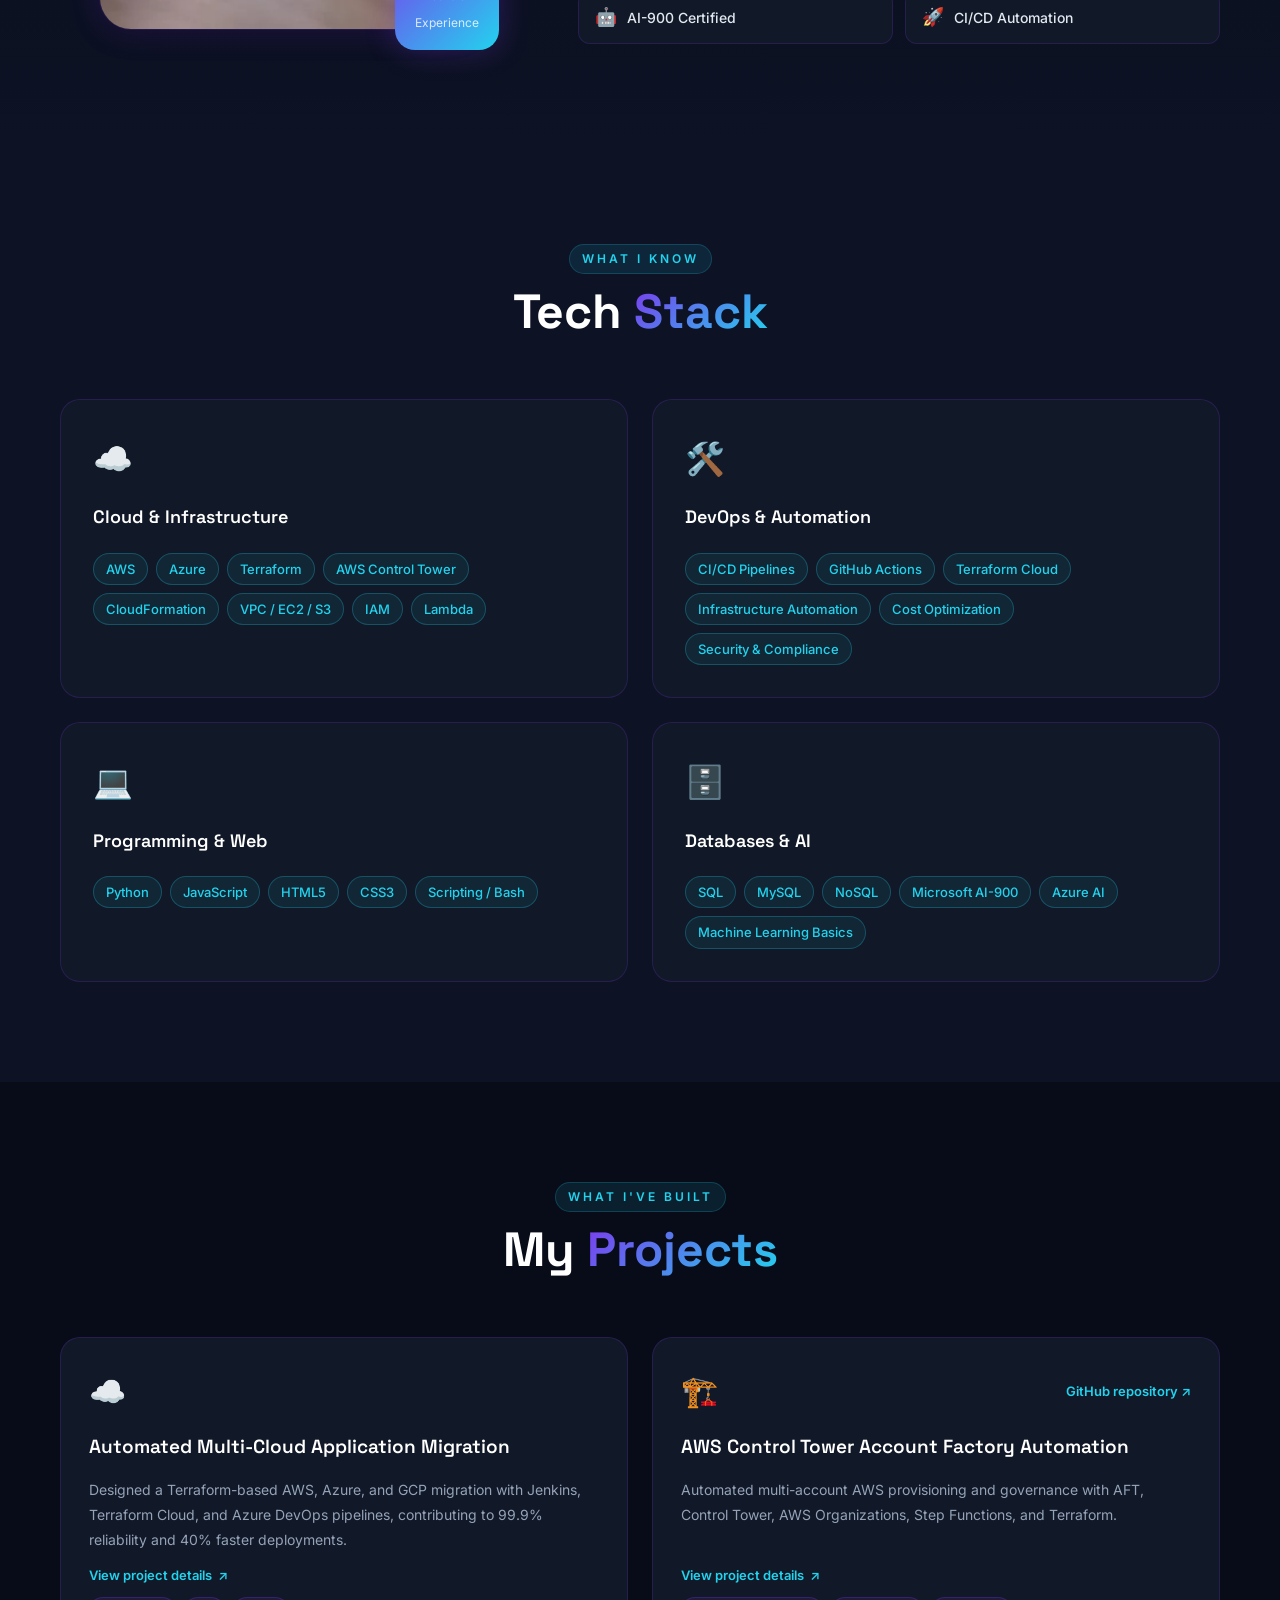
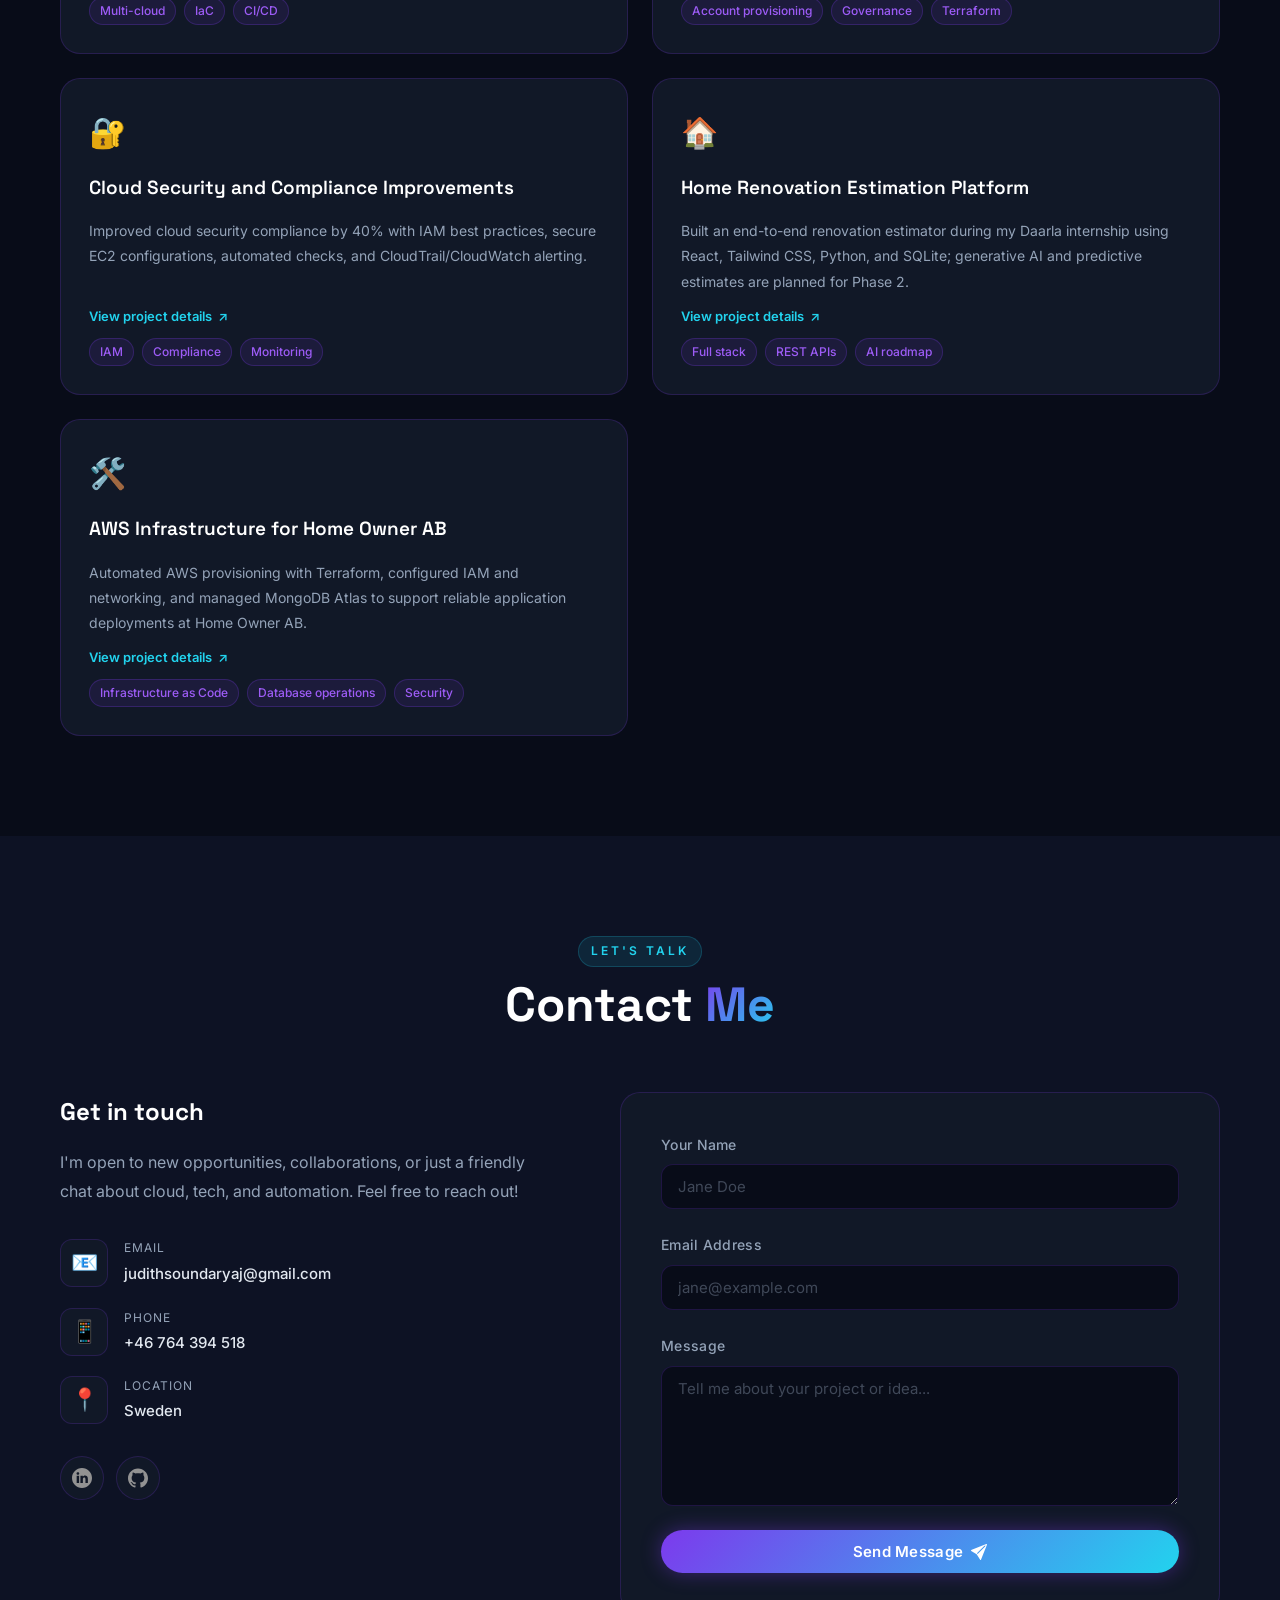
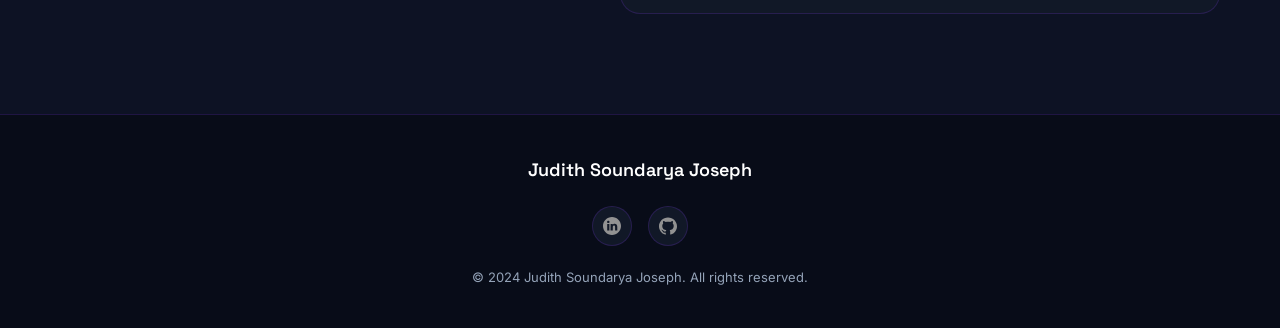
==== commit 55b2d85e: "Portfolio publish" ====
--- a/portfolio.html
+++ b/portfolio.html
@@ -68,9 +68,6 @@
                 <a href="https://github.com/judith2702" target="_blank" class="social-link" aria-label="GitHub">
                     <img src="icons/github.svg" alt="GitHub" class="hero-social-icon">
                 </a>
-                <a href="https://www.instagram.com/judith_shajoe?utm_source=qr&igsh=MWVqMm1wNnYyNDZhdg==" target="_blank" class="social-link" aria-label="Instagram">
-                    <img src="icons/instagram.svg" alt="Instagram" class="hero-social-icon">
-                </a>
                 <a href="https://www.linkedin.com/in/judith-soundarya-joseph-0592a0141" target="_blank" class="social-link" aria-label="LinkedIn">
                     <img src="icons/linkedin.svg" alt="LinkedIn" class="hero-social-icon">
                 </a>
@@ -209,78 +206,133 @@
         </div>
         <div class="projects-grid">
 
-            <div class="project-card reveal">
-                <div class="project-card-header">
-                    <span class="project-icon">☁️</span>
-                    <div class="project-links">
-                        <a href="https://github.com/judith2702" target="_blank" class="project-link-icon" aria-label="View on GitHub">
-                            <img src="icons/github.svg" alt="GitHub" style="width:20px;filter:invert(1)">
-                        </a>
-                    </div>
-                </div>
-                <h3 class="project-title">Cloud App Migration</h3>
-                <p class="project-desc">
-                    Architected and automated a full cloud migration leveraging multiple AWS services.
-                    Built automated VM provisioning with deployment scripts, ensuring zero-downtime migration
-                    with scalable, resilient infrastructure.
-                </p>
-                <div class="project-tags">
-                    <span class="project-tag">AWS</span>
-                    <span class="project-tag">EC2</span>
-                    <span class="project-tag">Terraform</span>
-                    <span class="project-tag">Automation</span>
-                    <span class="project-tag">CI/CD</span>
-                </div>
-            </div>
-
-            <div class="project-card reveal">
+            <article class="project-card reveal">
+                <div class="project-card-header"><span class="project-icon">☁️</span></div>
+                <h3 class="project-title">Automated Multi-Cloud Application Migration</h3>
+                <p class="project-desc">Designed a Terraform-based AWS, Azure, and GCP migration with Jenkins, Terraform Cloud, and Azure DevOps pipelines, contributing to 99.9% reliability and 40% faster deployments.</p>
+                <button class="project-details-btn" type="button" data-project-details="multi-cloud" aria-controls="project-dialog" aria-haspopup="dialog">View project details <span aria-hidden="true">↗</span></button>
+                <div class="project-tags"><span class="project-tag">Multi-cloud</span><span class="project-tag">IaC</span><span class="project-tag">CI/CD</span></div>
+            </article>
+
+            <article class="project-card reveal">
                 <div class="project-card-header">
                     <span class="project-icon">🏗️</span>
-                    <div class="project-links">
-                        <a href="https://github.com/judith2702" target="_blank" class="project-link-icon" aria-label="View on GitHub">
-                            <img src="icons/github.svg" alt="GitHub" style="width:20px;filter:invert(1)">
-                        </a>
-                    </div>
-                </div>
-                <h3 class="project-title">AWS Control Tower Migration</h3>
-                <p class="project-desc">
-                    Migrated AWS infrastructure from CloudFormation to Terraform, integrating Terraform Cloud
-                    with GitHub for automated deployments. Created comprehensive documentation
-                    for AWS Marketplace, enabling scalable multi-account governance.
-                </p>
-                <div class="project-tags">
-                    <span class="project-tag">Terraform</span>
-                    <span class="project-tag">AWS Control Tower</span>
-                    <span class="project-tag">CloudFormation</span>
-                    <span class="project-tag">GitHub Actions</span>
-                </div>
-            </div>
-
-            <div class="project-card reveal">
-                <div class="project-card-header">
-                    <span class="project-icon">🌐</span>
-                    <div class="project-links">
-                        <a href="https://github.com/judith2702" target="_blank" class="project-link-icon" aria-label="View on GitHub">
-                            <img src="icons/github.svg" alt="GitHub" style="width:20px;filter:invert(1)">
-                        </a>
-                    </div>
-                </div>
-                <h3 class="project-title">Developer Portfolio</h3>
-                <p class="project-desc">
-                    Designed and developed this responsive personal portfolio website from scratch using
-                    HTML, CSS, and JavaScript. Features a space-themed design, smooth animations,
-                    scroll-reveal effects, and a fully mobile-responsive layout.
-                </p>
-                <div class="project-tags">
-                    <span class="project-tag">HTML5</span>
-                    <span class="project-tag">CSS3</span>
-                    <span class="project-tag">JavaScript</span>
-                    <span class="project-tag">Responsive</span>
-                </div>
-            </div>
+                    <a href="https://github.com/judith2702/terraform-aws-control_tower_account_factory" target="_blank" rel="noopener noreferrer" class="project-repo-link">GitHub repository ↗</a>
+                </div>
+                <h3 class="project-title">AWS Control Tower Account Factory Automation</h3>
+                <p class="project-desc">Automated multi-account AWS provisioning and governance with AFT, Control Tower, AWS Organizations, Step Functions, and Terraform.</p>
+                <button class="project-details-btn" type="button" data-project-details="aft" aria-controls="project-dialog" aria-haspopup="dialog">View project details <span aria-hidden="true">↗</span></button>
+                <div class="project-tags"><span class="project-tag">Account provisioning</span><span class="project-tag">Governance</span><span class="project-tag">Terraform</span></div>
+            </article>
+
+            <article class="project-card reveal">
+                <div class="project-card-header"><span class="project-icon">🔐</span></div>
+                <h3 class="project-title">Cloud Security and Compliance Improvements</h3>
+                <p class="project-desc">Improved cloud security compliance by 40% with IAM best practices, secure EC2 configurations, automated checks, and CloudTrail/CloudWatch alerting.</p>
+                <button class="project-details-btn" type="button" data-project-details="security" aria-controls="project-dialog" aria-haspopup="dialog">View project details <span aria-hidden="true">↗</span></button>
+                <div class="project-tags"><span class="project-tag">IAM</span><span class="project-tag">Compliance</span><span class="project-tag">Monitoring</span></div>
+            </article>
+
+            <article class="project-card reveal">
+                <div class="project-card-header"><span class="project-icon">🏠</span></div>
+                <h3 class="project-title">Home Renovation Estimation Platform</h3>
+                <p class="project-desc">Built an end-to-end renovation estimator during my Daarla internship using React, Tailwind CSS, Python, and SQLite; generative AI and predictive estimates are planned for Phase 2.</p>
+                <button class="project-details-btn" type="button" data-project-details="renovation" aria-controls="project-dialog" aria-haspopup="dialog">View project details <span aria-hidden="true">↗</span></button>
+                <div class="project-tags"><span class="project-tag">Full stack</span><span class="project-tag">REST APIs</span><span class="project-tag">AI roadmap</span></div>
+            </article>
+
+            <article class="project-card reveal">
+                <div class="project-card-header"><span class="project-icon">🛠️</span></div>
+                <h3 class="project-title">AWS Infrastructure for Home Owner AB</h3>
+                <p class="project-desc">Automated AWS provisioning with Terraform, configured IAM and networking, and managed MongoDB Atlas to support reliable application deployments at Home Owner AB.</p>
+                <button class="project-details-btn" type="button" data-project-details="homeowner" aria-controls="project-dialog" aria-haspopup="dialog">View project details <span aria-hidden="true">↗</span></button>
+                <div class="project-tags"><span class="project-tag">Infrastructure as Code</span><span class="project-tag">Database operations</span><span class="project-tag">Security</span></div>
+            </article>
 
         </div>
     </section>
+
+    <dialog class="project-dialog" id="project-dialog" aria-labelledby="project-dialog-title">
+        <div class="project-dialog-panel">
+            <button class="project-dialog-close" type="button" aria-label="Close project details">&times;</button>
+            <div class="project-dialog-content" id="project-dialog-content"></div>
+        </div>
+    </dialog>
+
+    <template id="project-details-multi-cloud">
+        <article class="project-case-study">
+            <span class="section-tag">Client migration</span>
+            <h2 class="project-dialog-title" id="project-dialog-title">Automated Multi-Cloud Application Migration</h2>
+            <p class="project-dialog-stack"><strong>Stack:</strong> AWS · Azure · GCP · Terraform · Jenkins · Terraform Cloud · Azure DevOps</p>
+            <section class="project-detail"><h3>The Problem</h3><p>Client applications needed to move across cloud environments while maintaining reliable service and repeatable deployments.</p></section>
+            <section class="project-detail"><h3>My Role</h3><p>Designed the hybrid-cloud approach, automated infrastructure provisioning with Terraform, and implemented delivery pipelines with Jenkins, Terraform Cloud, and Azure DevOps.</p></section>
+            <section class="project-detail"><h3>Approach and Technical Decisions</h3><p>Used Terraform for infrastructure as code and CI/CD tooling to standardize delivery across cloud environments. The resume does not record alternatives evaluated.</p></section>
+            <section class="project-detail"><h3>Key Challenge</h3><p>Maintaining reliability across a migration spanning multiple cloud providers. A resilient hybrid architecture and infrastructure-as-code practices supported consistent operations.</p></section>
+            <section class="project-detail"><h3>Evidence</h3><p>Resume-backed results: 99.9% system reliability and 40% faster deployments. Architecture diagrams or a public demo were not provided.</p></section>
+            <section class="project-detail"><h3>Outcome</h3><p>Achieved 99.9% system reliability for the multi-cloud strategy and reduced deployment time by 40% through pipeline improvements.</p></section>
+            <section class="project-detail"><h3>What I Would Do Differently</h3><p>Add a migration runbook, architecture diagram, and service-level dashboards to make deployment and reliability decisions easier to review.</p></section>
+        </article>
+    </template>
+
+    <template id="project-details-aft">
+        <article class="project-case-study">
+            <span class="section-tag">Cloud governance</span>
+            <h2 class="project-dialog-title" id="project-dialog-title">AWS Control Tower Account Factory Automation</h2>
+            <p class="project-dialog-stack"><strong>Stack:</strong> AWS Control Tower · AFT · Terraform · AWS Organizations · Step Functions</p>
+            <section class="project-detail"><h3>The Problem</h3><p>Creating and managing accounts across multiple environments requires consistent setup, policy enforcement, and lifecycle processes.</p></section>
+            <section class="project-detail"><h3>My Role</h3><p>Implemented AFT-based account factory automation and managed Control Tower, AWS Organizations, and Step Functions through Terraform.</p></section>
+            <section class="project-detail"><h3>Approach and Technical Decisions</h3><p>Used AFT and Terraform to standardize account provisioning, with Control Tower and organizational policies for governance. The resume does not specify alternatives considered.</p></section>
+            <section class="project-detail"><h3>Key Challenge</h3><p>Keeping account setup and governance consistent as environments grow. Standardized provisioning and policy enforcement addressed that operational need.</p></section>
+            <section class="project-detail"><h3>Evidence</h3><p><a href="https://github.com/judith2702/terraform-aws-control_tower_account_factory" target="_blank" rel="noopener noreferrer">View the AFT Terraform repository ↗</a></p></section>
+            <section class="project-detail"><h3>Outcome</h3><p>Enabled standardized account setup, policy enforcement, and lifecycle management across multiple environments.</p></section>
+            <section class="project-detail"><h3>What I Would Do Differently</h3><p>Expand the repository evidence with automated test results and a clear account-request-to-provisioning architecture diagram.</p></section>
+        </article>
+    </template>
+
+    <template id="project-details-security">
+        <article class="project-case-study">
+            <span class="section-tag">Cloud security</span>
+            <h2 class="project-dialog-title" id="project-dialog-title">Cloud Security and Compliance Improvements</h2>
+            <p class="project-dialog-stack"><strong>Stack:</strong> AWS IAM · EC2 · CloudTrail · CloudWatch · SNS · SQS</p>
+            <section class="project-detail"><h3>The Problem</h3><p>The work focused on improving cloud security compliance and making infrastructure monitoring and alerting more effective.</p></section>
+            <section class="project-detail"><h3>My Role</h3><p>Applied IAM strategies and EC2 security enhancements, automated compliance checks, and set up CloudTrail and CloudWatch monitoring with SNS/SQS alerting.</p></section>
+            <section class="project-detail"><h3>Approach and Technical Decisions</h3><p>Combined identity controls, secure compute configuration, and automated monitoring so security and operational signals could be acted on. The resume does not document alternatives evaluated.</p></section>
+            <section class="project-detail"><h3>Key Challenge</h3><p>Turning security requirements into repeatable controls and actionable alerts. IAM practices, EC2 hardening, and automated monitoring addressed the work described in the resume.</p></section>
+            <section class="project-detail"><h3>Evidence</h3><p>The resume reports a 40% improvement in security compliance and faster resolution through automated log monitoring and alerting.</p></section>
+            <section class="project-detail"><h3>Outcome</h3><p>Improved cloud security compliance by 40% and improved issue-resolution speed with automated monitoring and alerts.</p></section>
+            <section class="project-detail"><h3>What I Would Do Differently</h3><p>Publish a sanitized control checklist and before/after compliance measurement so the improvement can be independently understood.</p></section>
+        </article>
+    </template>
+
+    <template id="project-details-renovation">
+        <article class="project-case-study">
+            <span class="section-tag">Full-stack internship</span>
+            <h2 class="project-dialog-title" id="project-dialog-title">Home Renovation Estimation Platform</h2>
+            <p class="project-dialog-stack"><strong>Stack:</strong> React · Tailwind CSS · Python · SQLite</p>
+            <section class="project-detail"><h3>The Problem</h3><p>The platform needed an integrated web experience for home renovation estimation, with a responsive user interface and backend data handling.</p></section>
+            <section class="project-detail"><h3>My Role</h3><p>As a Full Stack Developer Intern at Daarla, developed the React/Tailwind frontend, Python business logic and API endpoints, and SQLite schemas; integrated the components into a functional platform.</p></section>
+            <section class="project-detail"><h3>Approach and Technical Decisions</h3><p>Separated the interface, backend services, and application data across React, Python, and SQLite. Generative AI and regression-based estimate calculations are planned for Phase 2, not completed features.</p></section>
+            <section class="project-detail"><h3>Key Challenge</h3><p>Connecting frontend interactions to backend business logic and persistent data. Integration across the UI, API endpoints, and SQLite produced the end-to-end application.</p></section>
+            <section class="project-detail"><h3>Evidence</h3><p>The resume documents the frontend, backend, database schema, and end-to-end integration. A public demo or repository link was not supplied.</p></section>
+            <section class="project-detail"><h3>Outcome</h3><p>Delivered a functional full-stack platform. The next planned phase includes generative AI and regression-based estimate calculations.</p></section>
+            <section class="project-detail"><h3>What I Would Do Differently</h3><p>Validate estimate quality against real project data and add a documented API contract and automated integration tests before expanding predictive features.</p></section>
+        </article>
+    </template>
+
+    <template id="project-details-homeowner">
+        <article class="project-case-study">
+            <span class="section-tag">Infrastructure engineering</span>
+            <h2 class="project-dialog-title" id="project-dialog-title">AWS Infrastructure for Home Owner AB</h2>
+            <p class="project-dialog-stack"><strong>Stack:</strong> AWS · Terraform · MongoDB Atlas · IAM · CI/CD</p>
+            <section class="project-detail"><h3>The Problem</h3><p>Application environments needed reliable cloud infrastructure, secure access and networking, and data storage to support production deployments.</p></section>
+            <section class="project-detail"><h3>My Role</h3><p>Designed and managed AWS infrastructure, automated provisioning with Terraform, managed MongoDB Atlas clusters, and collaborated on CI/CD integration.</p></section>
+            <section class="project-detail"><h3>Approach and Technical Decisions</h3><p>Used Terraform for repeatable resource provisioning, IAM and network policies for access control, and MongoDB Atlas for managed data storage. The resume does not specify alternatives evaluated.</p></section>
+            <section class="project-detail"><h3>Key Challenge</h3><p>Coordinating infrastructure, security, data storage, and application deployment needs. IaC, configured access controls, and collaboration with developers connected these parts.</p></section>
+            <section class="project-detail"><h3>Evidence</h3><p>Resume-backed responsibilities include Terraform-based AWS infrastructure, MongoDB Atlas management, IAM/networking configuration, and CI/CD collaboration. No public project artifact was supplied.</p></section>
+            <section class="project-detail"><h3>Outcome</h3><p>Supported scalable, reliable application environments and integrated infrastructure into development deployment workflows.</p></section>
+            <section class="project-detail"><h3>What I Would Do Differently</h3><p>Add infrastructure diagrams, deployment validation checks, and documented database performance and backup targets to make operational readiness measurable.</p></section>
+        </article>
+    </template>
 
     <!-- ===== CONTACT ===== -->
     <section id="contact" class="contact">
@@ -325,9 +377,6 @@
                     <a href="https://github.com/judith2702" target="_blank" class="contact-social-btn" aria-label="GitHub">
                         <img src="icons/github.svg" alt="GitHub" class="social-icon-sm">
                     </a>
-                    <a href="https://www.instagram.com/judith_shajoe?utm_source=qr&igsh=MWVqMm1wNnYyNDZhdg==" target="_blank" class="contact-social-btn" aria-label="Instagram">
-                        <img src="icons/instagram.svg" alt="Instagram" class="social-icon-sm">
-                    </a>
                 </div>
             </div>
             <div class="contact-form-wrapper reveal">
@@ -359,9 +408,6 @@
         <div class="footer-content">
             <p class="footer-name">Judith Soundarya Joseph</p>
             <div class="footer-socials">
-                <a href="https://www.instagram.com/judith_shajoe?utm_source=qr&igsh=MWVqMm1wNnYyNDZhdg==" target="_blank" class="footer-social-link" aria-label="Instagram">
-                    <img src="icons/instagram.svg" alt="Instagram" class="footer-icon">
-                </a>
                 <a href="https://www.linkedin.com/in/judith-soundarya-joseph-0592a0141" target="_blank" class="footer-social-link" aria-label="LinkedIn">
                     <img src="icons/linkedin.svg" alt="LinkedIn" class="footer-icon">
                 </a>
--- a/portfolio.css
+++ b/portfolio.css
@@ -671,7 +671,7 @@
 }
 .projects-grid {
     display: grid;
-    grid-template-columns: repeat(3, 1fr);
+    grid-template-columns: repeat(2, minmax(0, 1fr));
     gap: 2.4rem;
 }
 .project-card {
@@ -681,7 +681,7 @@
     padding: 2.8rem;
     display: flex;
     flex-direction: column;
-    gap: 1.6rem;
+    gap: 1.4rem;
     transition: var(--transition-slow);
     position: relative;
     overflow: hidden;
@@ -710,6 +710,12 @@
     align-items: center;
 }
 .project-icon { font-size: 3rem; }
+.project-repo-link {
+    color: var(--clr-accent);
+    font-size: 1.3rem;
+    font-weight: 600;
+}
+.project-repo-link:hover { color: var(--clr-white); }
 .project-links {
     display: flex;
     gap: 0.8rem;
@@ -740,6 +746,28 @@
     color: var(--clr-text-muted);
     line-height: 1.8;
     flex-grow: 1;
+}
+.project-details-btn {
+    align-self: flex-start;
+    display: inline-flex;
+    align-items: center;
+    gap: 0.6rem;
+    padding: 0;
+    border: 0;
+    background: transparent;
+    color: var(--clr-accent);
+    font: 600 1.3rem var(--font-sans);
+    cursor: pointer;
+    transition: var(--transition);
+}
+.project-details-btn:hover {
+    color: var(--clr-white);
+    transform: translateX(3px);
+}
+.project-details-btn:focus-visible,
+.project-dialog-close:focus-visible {
+    outline: 2px solid var(--clr-accent);
+    outline-offset: 4px;
 }
 .project-tags {
     display: flex;
@@ -756,6 +784,91 @@
     border-radius: var(--radius-full);
     padding: 0.3rem 1rem;
 }
+.project-dialog {
+    width: min(900px, calc(100% - 3.2rem));
+    max-width: none;
+    max-height: min(86vh, 900px);
+    margin: auto;
+    padding: 0;
+    overflow: hidden;
+    color: var(--clr-text);
+    background: var(--clr-bg-2);
+    border: 1px solid rgba(124, 58, 237, 0.45);
+    border-radius: var(--radius-lg);
+    box-shadow: 0 24px 80px rgba(0, 0, 0, 0.65), var(--shadow-glow);
+}
+.project-dialog::backdrop {
+    background: rgba(3, 6, 16, 0.82);
+    backdrop-filter: blur(8px);
+}
+.project-dialog-panel {
+    position: relative;
+    max-height: min(86vh, 900px);
+    overflow-y: auto;
+    padding: clamp(2.4rem, 5vw, 4.8rem);
+}
+.project-dialog-close {
+    position: sticky;
+    top: 0;
+    float: right;
+    z-index: 1;
+    width: 4rem;
+    height: 4rem;
+    margin: -1rem -1rem 0 1rem;
+    border: 1px solid var(--clr-border);
+    border-radius: 50%;
+    background: var(--clr-surface-2);
+    color: var(--clr-white);
+    font-size: 2.8rem;
+    line-height: 1;
+    cursor: pointer;
+}
+.project-case-study {
+    display: grid;
+    grid-template-columns: repeat(2, minmax(0, 1fr));
+    gap: 1.6rem;
+    clear: both;
+}
+.project-case-study > .section-tag,
+.project-dialog-title,
+.project-dialog-stack {
+    grid-column: 1 / -1;
+}
+.project-case-study > .section-tag { justify-self: start; }
+.project-dialog-title {
+    padding-right: 1rem;
+    color: var(--clr-white);
+    font-family: var(--font-display);
+    font-size: clamp(2.6rem, 4vw, 3.8rem);
+    line-height: 1.2;
+}
+.project-dialog-stack {
+    color: var(--clr-text-muted);
+    font-size: 1.4rem;
+}
+.project-dialog-stack strong { color: var(--clr-text); }
+.project-detail {
+    padding: 1.6rem;
+    border: 1px solid var(--clr-border);
+    border-radius: var(--radius-md);
+    background: rgba(17, 24, 39, 0.75);
+}
+.project-detail h3 {
+    margin-bottom: 0.6rem;
+    color: var(--clr-white);
+    font-family: var(--font-display);
+    font-size: 1.6rem;
+}
+.project-detail p {
+    color: var(--clr-text-muted);
+    font-size: 1.4rem;
+    line-height: 1.75;
+}
+.project-detail a {
+    color: var(--clr-accent);
+    font-weight: 600;
+}
+.project-detail a:hover { color: var(--clr-white); }
 
 /* ============================================================
    CONTACT SECTION
--- a/responsive.css
+++ b/responsive.css
@@ -153,6 +153,9 @@
     .projects-grid {
         grid-template-columns: 1fr;
     }
+    .project-case-study {
+        grid-template-columns: 1fr;
+    }
 
     /* Contact form */
     .contact-form-wrapper {
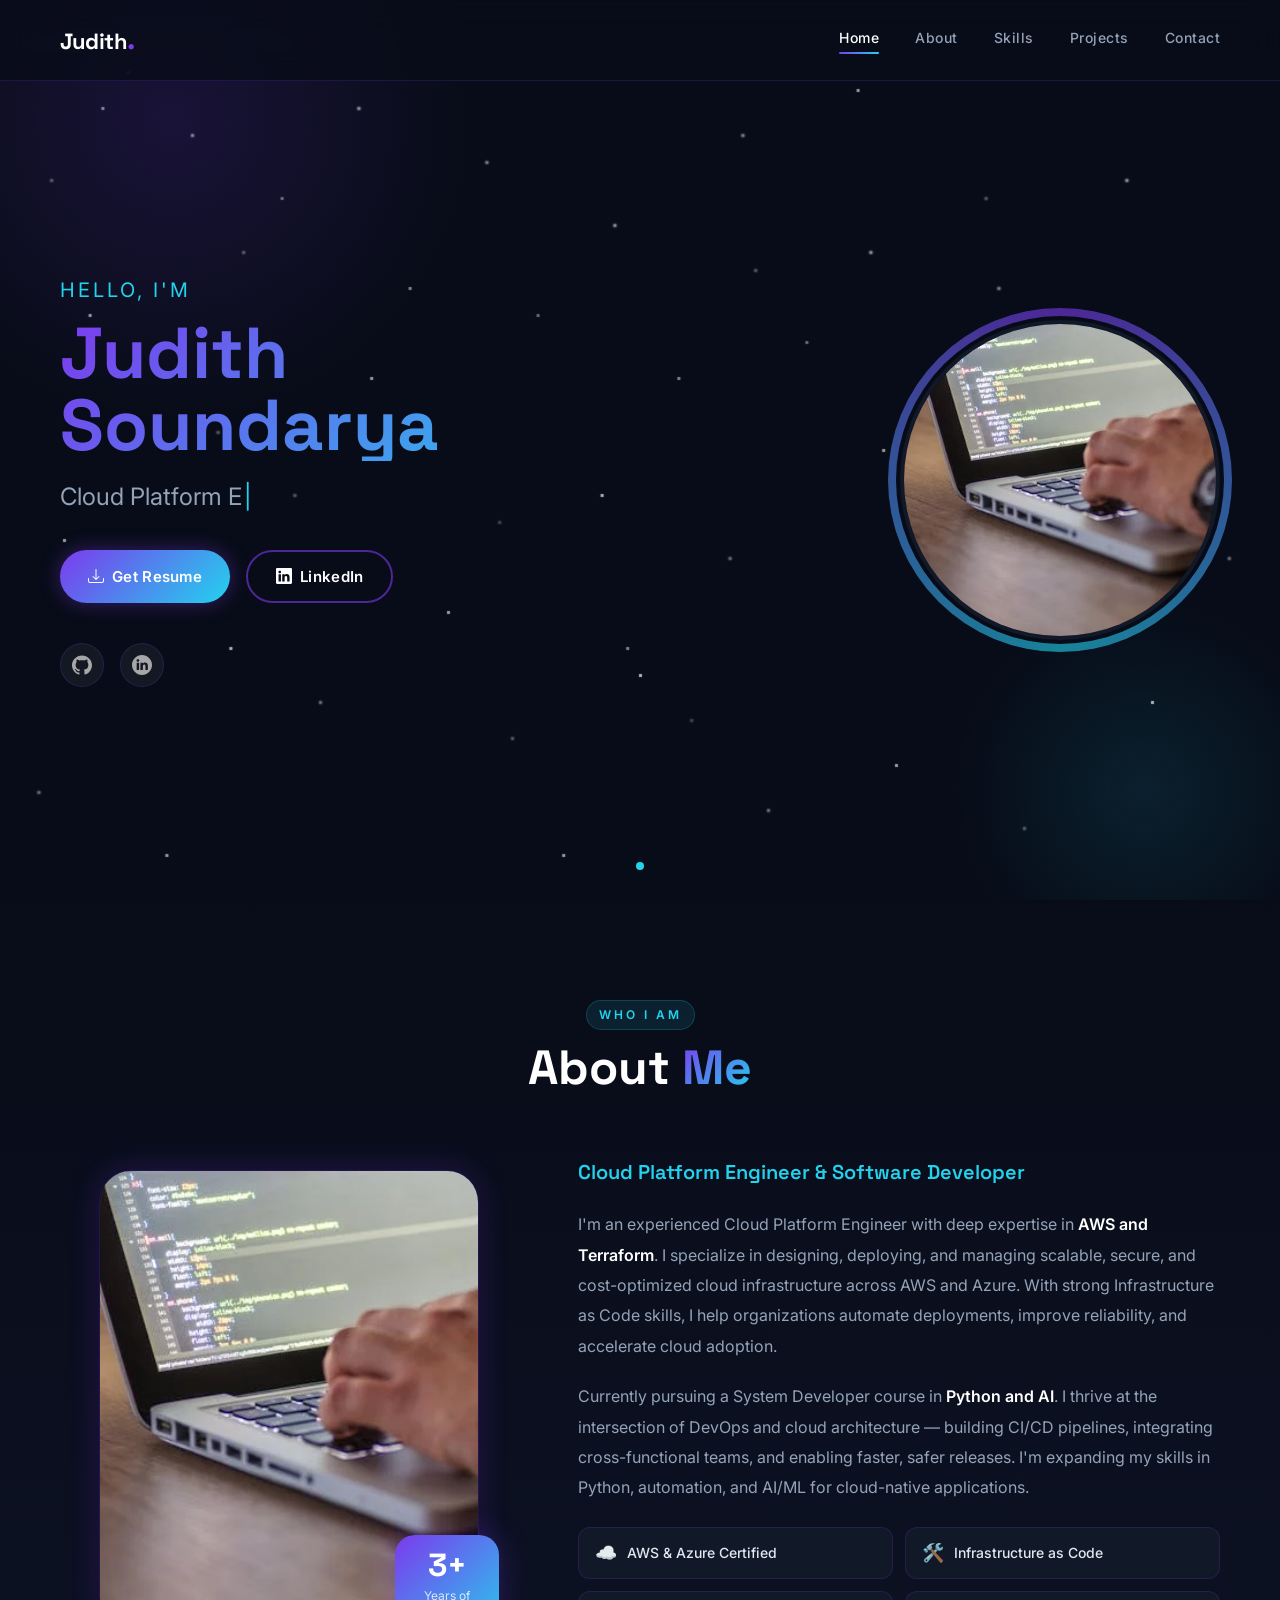
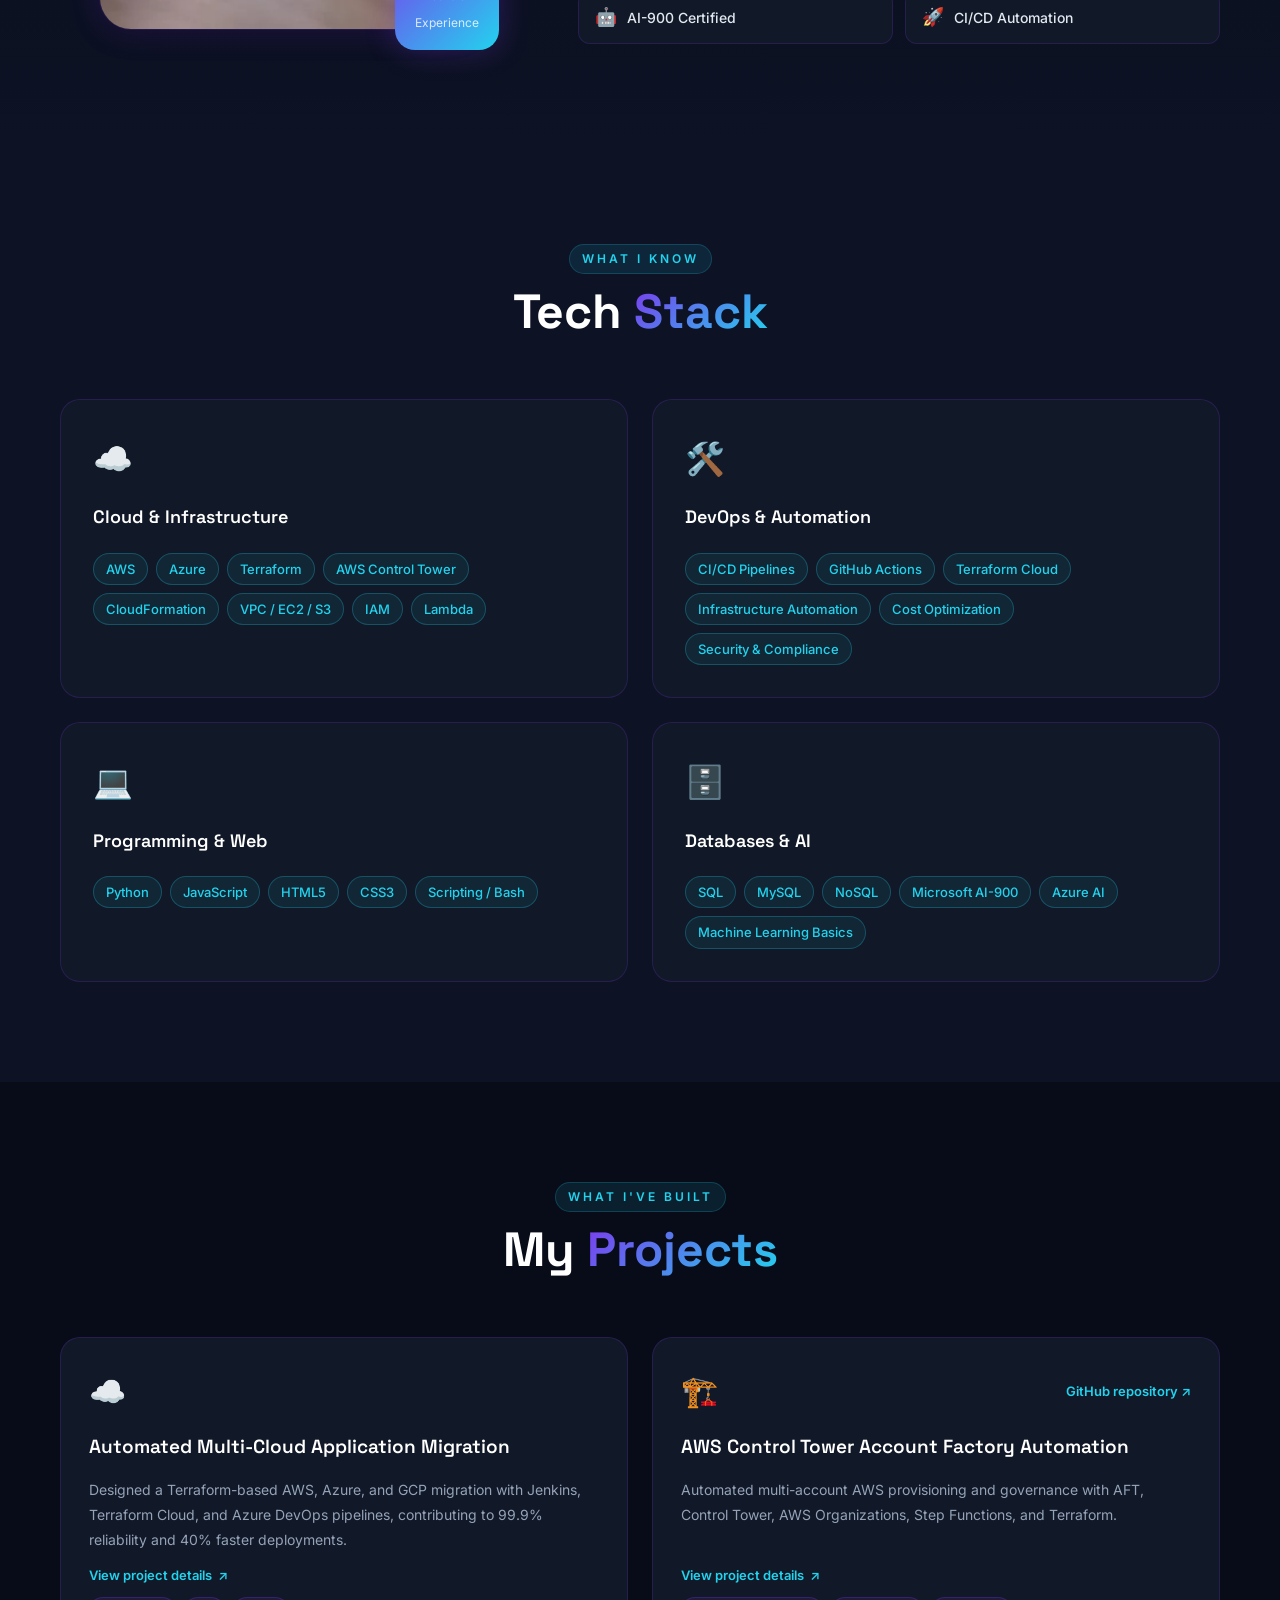
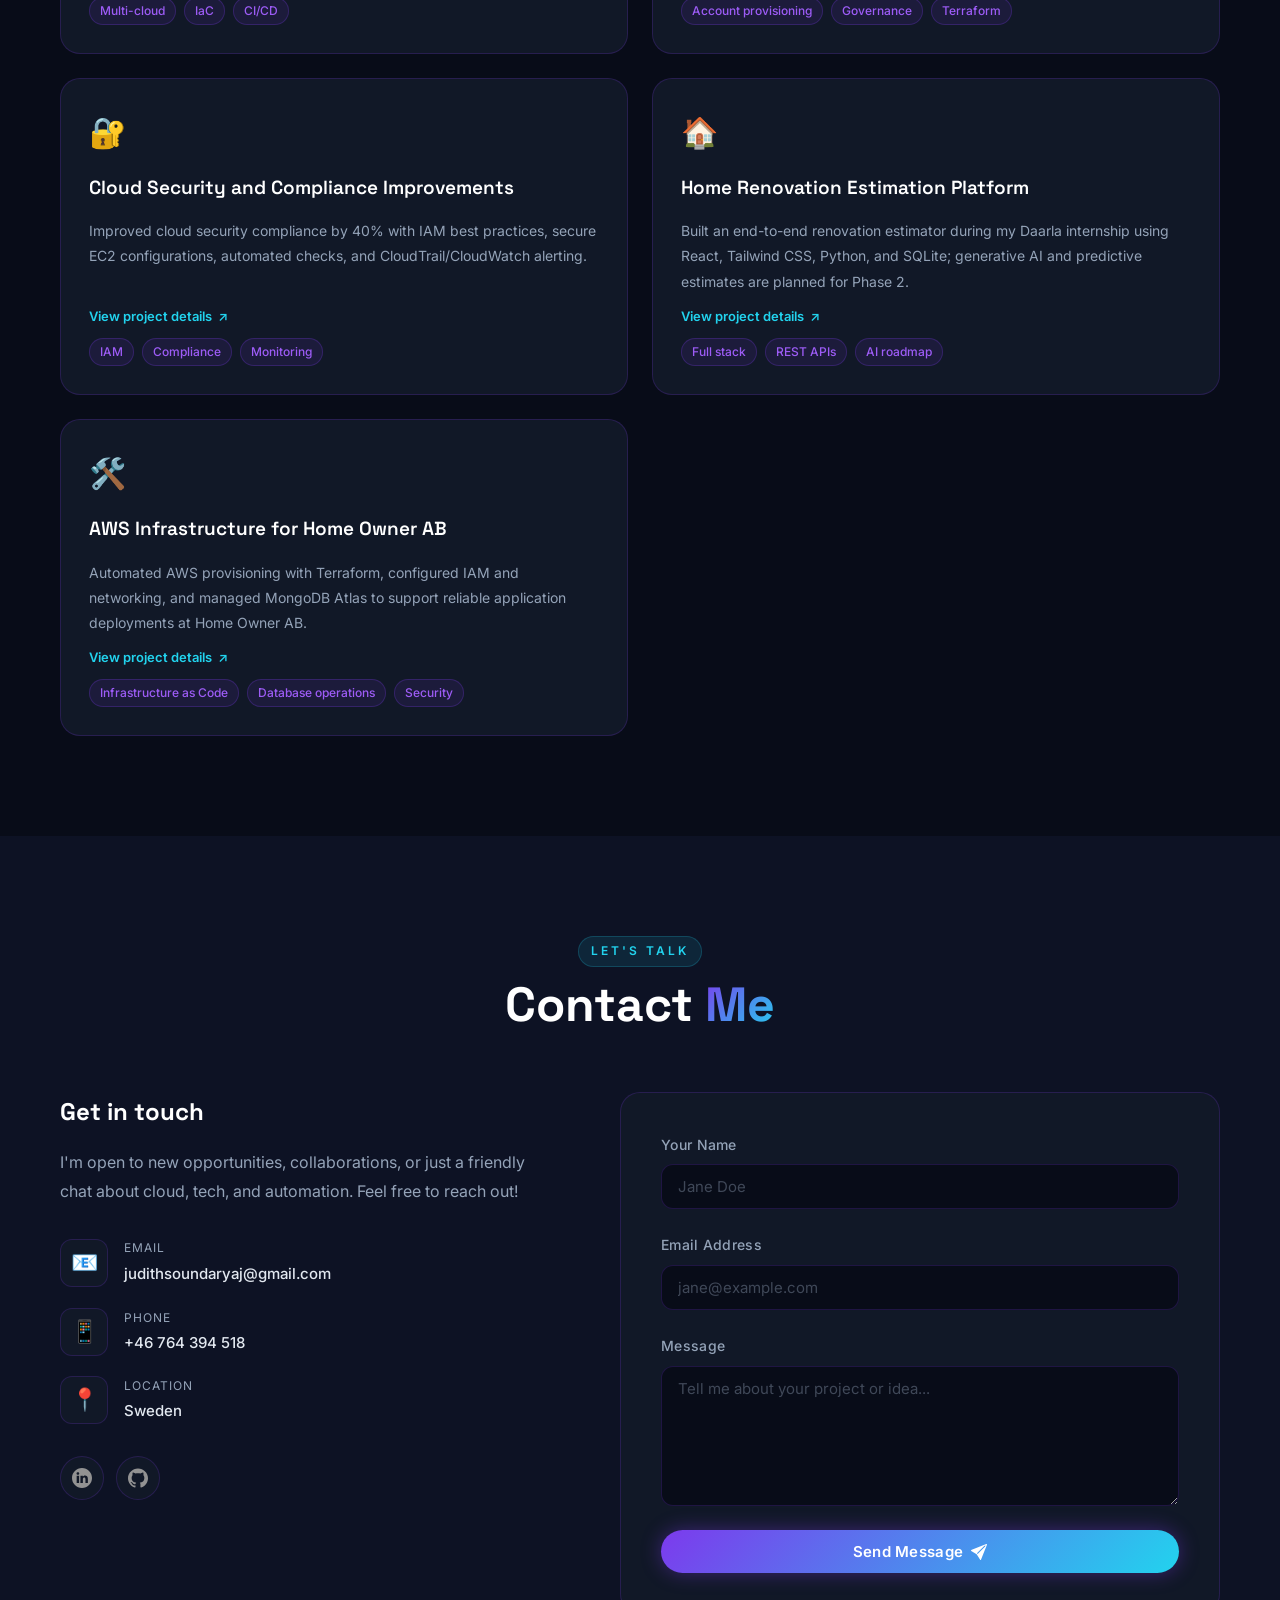
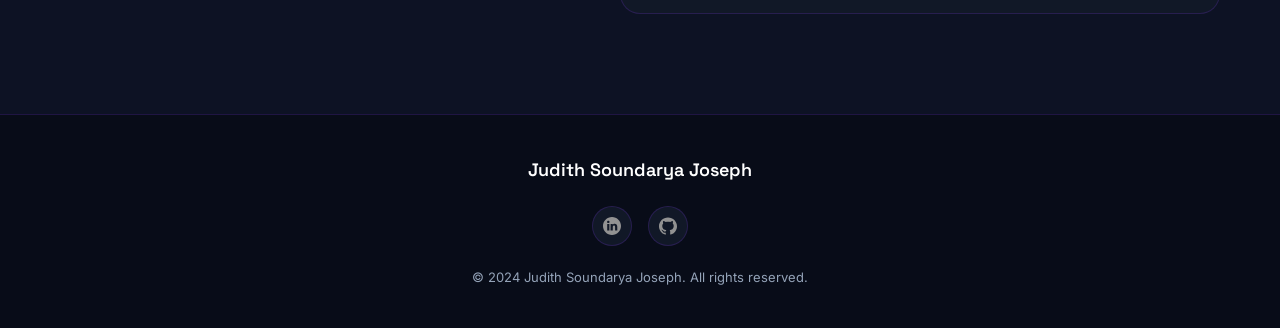
==== commit dc3210c8: "fix contact response" ====
--- a/portfolio.html
+++ b/portfolio.html
@@ -380,7 +380,7 @@
                 </div>
             </div>
             <div class="contact-form-wrapper reveal">
-                <form class="contact-form" id="contact-form" action="https://formspree.io/f/xjudith" method="POST">
+                <form class="contact-form" id="contact-form" action="mailto:judithsoundaryaj@gmail.com" method="POST" enctype="text/plain">
                     <div class="form-group">
                         <label for="contact-name" class="form-label">Your Name</label>
                         <input type="text" id="contact-name" name="name" class="form-input" placeholder="Jane Doe" required>
@@ -397,7 +397,7 @@
                         <span id="btn-send-text">Send Message</span>
                         <svg xmlns="http://www.w3.org/2000/svg" width="16" height="16" fill="currentColor" viewBox="0 0 16 16"><path d="M15.964.686a.5.5 0 0 0-.65-.65L.767 5.855H.766l-.452.18a.5.5 0 0 0-.082.887l.41.26.001.002 4.995 3.178 3.178 4.995.002.002.26.41a.5.5 0 0 0 .886-.083l6-15Zm-1.833 1.89L6.637 10.07l-.215-.338a.5.5 0 0 0-.154-.154l-.338-.215 7.494-7.494 1.178-.471-.47 1.178Z"/></svg>
                     </button>
-                    <p class="form-success" id="form-success">✅ Thank you! Your message has been sent.</p>
+                    <p class="form-success" id="form-success" role="status">Your email app should open with your message ready. Review it and press Send to deliver it.</p>
                 </form>
             </div>
         </div>
